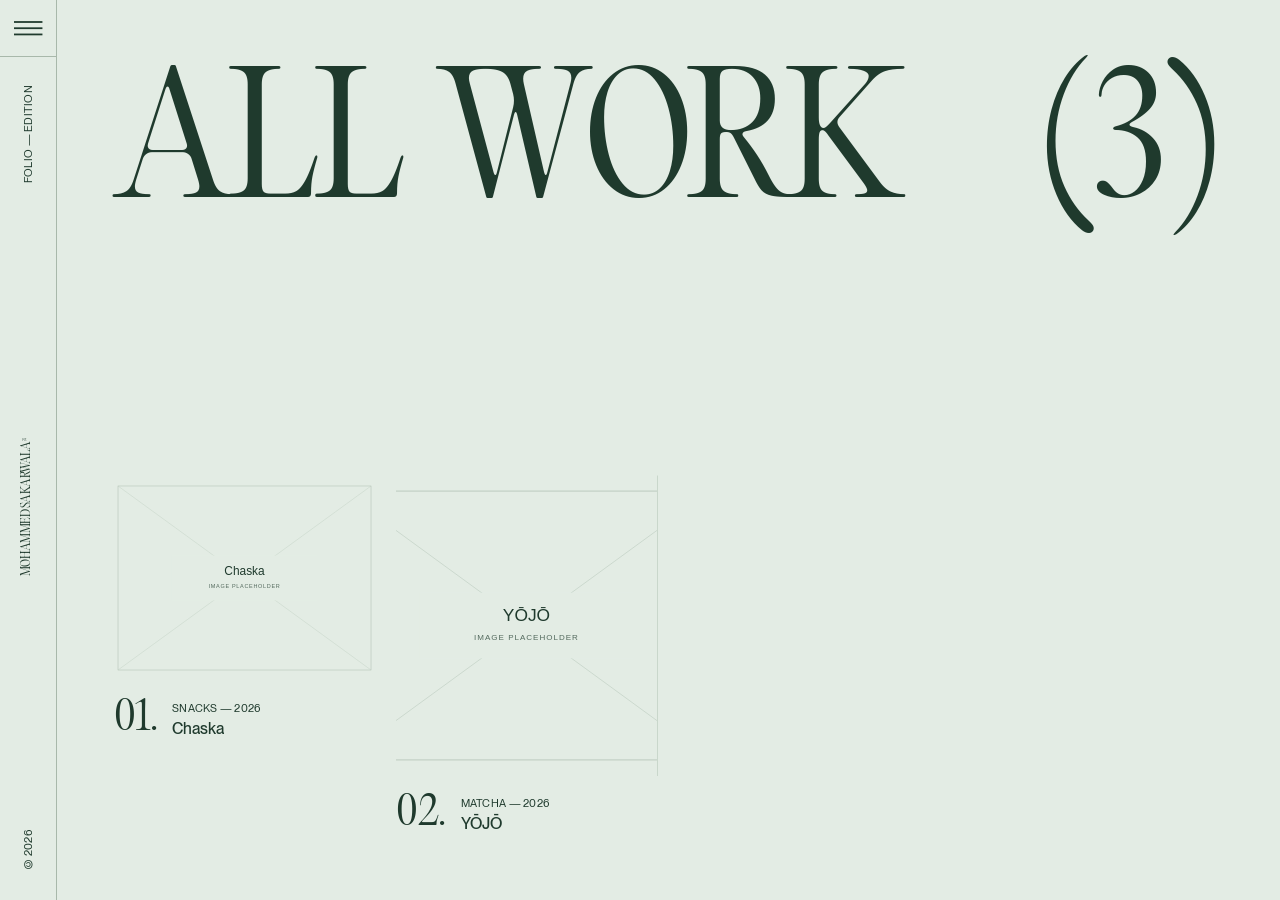
==== works/index.html @ a00184fe "Polish portfolio and configure GitHub Pages" ====
<!doctype html>
<html lang="en"><head><meta charset="utf-8"><meta name="viewport" content="width=device-width,initial-scale=1"><meta name="theme-color" content="#142f24"><meta name="description" content="Selected work by Mohammed Sakarwala: Chaska, YŌJŌ, and OM Notes."><title>Works — Mohammed Sakarwala</title><script>document.documentElement.classList.add('works-js')</script><link rel="stylesheet" href="/assets/site.css?v=20261117d"><link rel="stylesheet" href="/assets/works.css?v=20261117c"><script src="/assets/site.js?v=20261107l" defer></script><link rel="stylesheet" href="/assets/notes-platform.css?v=20261117c"></head>
<body><a class="skip" href="#main">Skip to content</a>
  <header class="site-rail site-rail--light" aria-label="Global site header"><a class="rail-mark" href="/" aria-label="Back to home">MS<sup>TM</sup></a><button class="rail-menu" type="button" aria-label="Open menu" aria-controls="site-menu" aria-expanded="false"><svg class="rail-menu__icon" viewBox="0 0 32 32" fill="none" xmlns="http://www.w3.org/2000/svg" aria-hidden="true"><rect y="15" width="32" height="2" fill="currentColor"></rect><rect data-menu-icon-bar="lower" x="0" y="22" width="32" height="2" fill="currentColor"></rect><rect data-menu-icon-bar="upper" x="0" y="8" width="32" height="2" fill="currentColor"></rect></svg></button><div class="rail-desktop"><span class="rail-edition">Folio — edition</span><a class="rail-name" href="/" aria-label="Back to home">Mohammed Sakarwala</a><span class="rail-year">© 2026</span></div></header>
  <nav class="menu-overlay" id="site-menu" aria-label="Site navigation" aria-hidden="true"><div class="menu-head"><span class="eyebrow">Mohammed Sakarwala — Folio</span></div><div class="menu-links"><a href="/"><span>01.</span>Home</a><a href="/about/"><span>02.</span>About</a><a href="/works/"><span>03.</span>Works</a><a href="/#contact"><span>04.</span>Contact</a></div><div class="menu-foot"><span>Bengaluru, India</span><a href="https://www.linkedin.com/in/mohammed-sakarwala-825a503b8/" target="_blank" rel="noopener noreferrer">LinkedIn ↗</a></div></nav>
  <main class="page works-page" id="main">
    <section class="works-all" aria-label="All work" data-header-bg="#e3ece4" data-header-text="#1f3a2d" data-header-border="#a8b8aa">
      <header class="works-all__head"><h1 class="works-all__title">All work</h1><p class="works-all__count" aria-label="3 projects">(3)</p></header>
      <div class="works-all__viewport" data-works-viewport><div class="works-all__track" role="list" aria-label="Project gallery">
        <article class="works-all__card works-all__card--chaska" role="listitem"><a href="/works/chaska/" data-works-open="chaska" aria-label="View Chaska project"><span class="works-all__media"><img src="/assets/chaska-placeholder.svg" width="1536" height="1024" alt="Chaska image placeholder"></span></a><div class="works-all__caption"><span class="works-all__number">01.</span><div><span class="works-all__category">Snacks — 2026</span><h2>Chaska</h2></div></div></article>
        <article class="works-all__card works-all__card--yojo" role="listitem"><a href="/works/yojo/" data-works-open="yojo" aria-label="View YŌJŌ project"><span class="works-all__media"><img src="/assets/yojo-placeholder.svg" width="1536" height="1024" alt="YŌJŌ image placeholder"></span></a><div class="works-all__caption"><span class="works-all__number">02.</span><div><span class="works-all__category">Matcha — 2026</span><h2>YŌJŌ</h2></div></div></article>
        <article class="works-all__card works-all__card--notes" role="listitem"><a href="/works/notes-platform/" data-works-open="notes" aria-label="View OM Notes Digital Study Platform project"><span class="works-all__media"><img src="/assets/om-notes-project.png" width="1024" height="1024" alt="OM Notes project visual"></span></a><div class="works-all__caption"><span class="works-all__number">03.</span><div><span class="works-all__category">Office Management — 2026</span><h2>OM Notes — Digital Study Platform</h2></div></div></article>
      </div></div>
    </section>
<section class="project-overlay" data-project-overlay="chaska" role="dialog" aria-modal="true" aria-label="Chaska" hidden>
<div class="project-overlay__backdrop" aria-hidden="true"></div>
<button class="project-overlay__close" type="button" data-project-close>← Back to work</button>
<div class="project-overlay__copy"><div class="case-hero__content"><h1 class="serif">Chaska</h1><div class="case-intro"><span class="eyebrow">Overview</span><p>A student-built snacks brand. As CTO and co-founder, I work on the technology and systems that help turn the brand into a real business.</p></div><div class="case-facts"><div><span>Year</span><span>2026 — now</span></div><div><span>Role</span><span>CTO and co-founder</span></div><div><span>Scope</span><span>Website, Shopify integration, AI and operating systems</span></div><div><span>Live site</span><a href="https://snackchaska.shop/" target="_blank" rel="noopener noreferrer">Visit Chaska ↗</a></div></div></div><section class="section case-body" data-header-bg="#eff3ee" data-header-text="#1f3a2d" data-header-border="#a8b8aa"><div class="wrap chapter"><div class="chapter-label"><span>The project</span>Chaska</div><div><p class="section-lead" data-reveal">For Chaska, the website had to do more than look like a brand. It had to help people discover and buy the product.</p><div class="case-body__grid" data-reveal><h2>From domain to checkout.</h2><div><p>I built the Chaska website from domain setup through Shopify payment integration with help from one teammate. The work includes the surrounding setup a young brand needs to be visible and measurable online.</p><p>I also work across AI tools, data, Meta Ads Manager and pixels, and the operating systems behind the team’s execution. Those pieces keep changing as we learn what the business actually needs.</p><p>This is ongoing work. I’ll add verified outcomes and a closer look at the implementation as the venture develops.</p></div></div><figure class="case-media"><img src="/assets/chaska-placeholder.svg" width="1122" height="1402" alt="Chaska image placeholder" loading="lazy"><figcaption>Chaska imagery will be added here.</figcaption></figure></div></div></section></div>
<div class="project-overlay__visual"><img src="/assets/chaska-placeholder.svg" width="1122" height="1402" alt="Chaska image placeholder"></div>
</section>
<section class="project-overlay" data-project-overlay="yojo" role="dialog" aria-modal="true" aria-label="YŌJŌ" hidden>
<div class="project-overlay__backdrop" aria-hidden="true"></div>
<button class="project-overlay__close" type="button" data-project-close>← Back to work</button>
<div class="project-overlay__copy"><div class="case-hero__content"><h1 class="serif">YŌJŌ</h1><div class="case-intro"><span class="eyebrow">Overview</span><p>An earlier exploration of how matcha could feel more accessible in India, expressed through a brand identity and digital experience.</p></div><div class="case-facts"><div><span>Year</span><span>2026</span></div><div><span>Status</span><span>Past project · concept archive</span></div><div><span>Scope</span><span>Brand direction, product exploration, website</span></div><div><span>Site</span><a href="/yojo-concept/" target="_blank" rel="noopener noreferrer">Explore the concept ↗</a></div></div></div><section class="section case-body" data-header-bg="#eff3ee" data-header-text="#1f3a2d" data-header-border="#a8b8aa"><div class="wrap chapter"><div class="chapter-label"><span>The project</span>YŌJŌ</div><div><p class="section-lead" data-reveal">We explored YŌJŌ before moving on to Chaska. The work remains a useful record of an idea taken far enough to design and test its story.</p><div class="case-body__grid" data-reveal><h2>A brand for an everyday cup.</h2><div><p>YŌJŌ started as a matcha-focused drinks idea. We explored what a more approachable brand could look and sound like, along with flavour directions and a website to bring the idea together.</p><p>Our team later changed direction for the venture we were building at Mesa. That was a decision about our own constraints and audience, not a claim that matcha cannot work in India.</p><p>The linked site presents the visual and product concept as an archive. It does not take orders or enquiries.</p></div></div><figure class="case-media" style="background:#d3e0d4"><img src="/assets/yojo-placeholder.svg" width="1536" height="1024" alt="YŌJŌ image placeholder" loading="lazy"><figcaption>YŌJŌ imagery will be added here.</figcaption></figure></div></div></section></div>
<div class="project-overlay__visual"><img src="/assets/yojo-placeholder.svg" width="1536" height="1024" alt="YŌJŌ image placeholder"></div>
</section>
<section class="project-overlay" data-project-overlay="notes" role="dialog" aria-modal="true" aria-label="OM Notes — Digital Study Platform" hidden>
<div class="project-overlay__backdrop" aria-hidden="true"></div>
<button class="project-overlay__close" type="button" data-project-close>← Back to work</button>
<div class="project-overlay__copy"><div class="case-hero__content"><h1 class="serif">OM Notes<span class="case-hero__subtitle">Digital Study Platform</span></h1><div class="case-intro"><span class="eyebrow">Overview</span><p>A digital study platform providing educational material for the subject of Office Management. Students can explore OM-1 and OM-2 resources, purchase access, and study through a mobile-friendly reader.</p></div><div class="case-facts"><div><span>Year</span><span>2026</span></div><div><span>Role</span><span>Solo build</span></div><div><span>Stack</span><span>Supabase · Razorpay · Cloudflare Pages</span></div><div><span>Website</span><a href="https://om-notes.pages.dev/" target="_blank" rel="noopener noreferrer">Visit OM Notes ↗</a></div></div></div><section class="section case-body" data-header-bg="#eff3ee" data-header-text="#1f3a2d" data-header-border="#a8b8aa"><div class="wrap chapter"><div class="chapter-label"><span>The project</span>OM Notes</div><div>
      <p class="section-lead" data-reveal>OM Notes brings educational material for Office Management into one place, including OM-1 and OM-2 study resources and past papers, with a reader designed for students on mobile and desktop.</p>
      <div class="case-body__grid" data-reveal>
        <h2>From landing page to live checkout.</h2>
        <div>
          <p>I built the landing page, Google sign-in, Razorpay checkout, and account experience. Supabase handles authentication, payment-related functions, and access checks; Cloudflare Pages hosts the site.</p>
          <p>A central challenge was making a long set of notes usable on phones while keeping the original document in private storage. The reader loads prepared pages as they are needed, with navigation and zoom controls.</p>
        </div>
      </div>

      <div class="notes-tech-grid" data-reveal>
        <div class="notes-tech-item">
          <span class="notes-tech-item__number serif">01</span>
          <h3>A protected reader</h3>
          <p>The current reader displays prepared page images and overlays account information as a deterrent to casual sharing. Authorized viewers can still save or capture what they see, so the design does not promise to prevent copying.</p>
        </div>
        <div class="notes-tech-item">
          <span class="notes-tech-item__number serif">02</span>
          <h3>Private source files</h3>
          <p>The original PDF stays in private storage. Authenticated requests retrieve individual prepared pages through an Edge Function, rather than sending the original PDF or a storage signing key to the browser.</p>
        </div>
        <div class="notes-tech-item">
          <span class="notes-tech-item__number serif">03</span>
          <h3>Edge Function security pattern</h3>
          <p>Supabase Edge Functions handle operations such as checking entitlement and processing payment events. A page request checks the signed-in account and paid access before returning content; the service role key stays server-side.</p>
        </div>
        <div class="notes-tech-item">
          <span class="notes-tech-item__number serif">04</span>
          <h3>A reader for long notes</h3>
          <p>The current prepared notes contain 164 pages. The reader loads pages around the viewport on demand, with page navigation and zoom for desktop and mobile.</p>
        </div>
      </div>

      <figure class="case-media notes-case-media">
        <div class="notes-architecture" aria-label="System architecture overview">
          <div class="notes-arch-row notes-arch-row--top">
            <div class="notes-arch-node">Landing page<span>Cloudflare Pages</span></div>
            <div class="notes-arch-arrow">→</div>
            <div class="notes-arch-node">Google OAuth<span>Supabase Auth</span></div>
            <div class="notes-arch-arrow">→</div>
            <div class="notes-arch-node">Razorpay checkout<span>Online payment</span></div>
          </div>
          <div class="notes-arch-divider" aria-hidden="true">↓ on payment.captured</div>
          <div class="notes-arch-row notes-arch-row--bottom">
            <div class="notes-arch-node notes-arch-node--highlight">Edge Function<span>Validates webhook · grants access</span></div>
            <div class="notes-arch-arrow">→</div>
            <div class="notes-arch-node notes-arch-node--highlight">Edge Function<span>Checks access · serves pages</span></div>
            <div class="notes-arch-arrow">→</div>
            <div class="notes-arch-node">Notes reader<span>Prepared pages · lazy loading</span></div>
          </div>
        </div>
        <figcaption>System architecture. The service role key stays server-side throughout.</figcaption>
      </figure>

      <div class="notes-callout" data-reveal>
        <p class="notes-callout__label eyebrow">The approach</p>
        <p class="notes-callout__text">Keep privileged operations server-side, check access on each page request, and make a long document practical to read on a phone.</p>
      </div>
    </div></div></section></div>
<div class="project-overlay__visual"><img src="/assets/om-notes-project.png" width="1024" height="1024" alt="OM Notes website artwork for HSC Board Office Management"></div>
</section>
  </main>
</body></html>
---- assets/site.css ----
@font-face{font-family:'PPEditorialOld';src:url('/fonts/PPEditorialOld-Light.woff2') format('woff2'),url('/fonts/PPEditorialOld-Light.woff') format('woff');font-style:normal;font-weight:300;font-display:swap}
@font-face{font-family:'PPNeueMontreal';src:url('/fonts/PPNeueMontreal-Regular.woff2') format('woff2'),url('/fonts/PPNeueMontreal-Regular.woff') format('woff');font-style:normal;font-weight:400;font-display:swap}
@font-face{font-family:'PPNeueMontreal';src:url('/fonts/PPNeueMontreal-Medium.woff2') format('woff2'),url('/fonts/PPNeueMontreal-Medium.woff') format('woff');font-style:normal;font-weight:500;font-display:swap}
@font-face{font-family:CormorantGaramond;src:url('/assets/CormorantGaramond-latin-wght.woff2') format('woff2');font-style:normal;font-weight:300 700;font-display:swap}
@font-face{font-family:Manrope;src:url('/assets/Manrope-var-latin.woff2') format('woff2');font-display:swap}
:root{--ink:#203a2f;--charcoal:#234636;--paper:#eff3ee;--cream:#f4f8f3;--muted:#586d60;--forest-deep:#142f24;--sage:#a8beae;--sage-mid:#54705f;--rule:rgba(32,58,47,.22);--rail:calc(16 * var(--spacing));--serif:'PPEditorialOld',CormorantGaramond,Georgia,serif;--sans:'PPNeueMontreal',Manrope,Arial,sans-serif;--scale:calc(100vw / 39);--spacing:calc(.4 * var(--scale))}
@media(min-width:768px){:root{--scale:calc(100vw / 144);--vg:calc(4.8 * var(--scale));--list-fs:calc(6.4 * var(--scale));--display-fs:calc(3.2 * var(--scale));--cta-fs:calc(2.3 * var(--scale))}}
*,*::before,*::after{box-sizing:border-box}
html{scroll-behavior:smooth;scroll-padding-top:24px;overscroll-behavior:none}
body{margin:0;background:var(--paper);color:var(--ink);font-family:var(--sans);font-size:16px;line-height:1.5;-webkit-font-smoothing:antialiased;overscroll-behavior:none}
body.is-loading{overflow:hidden}
a{color:inherit}
::selection{background:#c1d0c3;color:var(--ink)}
img{max-width:100%;display:block}
button{font:inherit}
:focus-visible{outline:2px solid currentColor;outline-offset:5px}
.skip{position:fixed;left:75px;top:-80px;background:var(--cream);padding:10px 18px;z-index:120}
.skip:focus{top:12px}
#main,#contact{scroll-margin-top:var(--mobile-nav-height,0px)}
.site-rail{--rail-bg:var(--charcoal);--rail-text:#edf5ee;--rail-border:#54705f;position:fixed;inset:0 auto 0 0;width:var(--rail);z-index:110;display:flex;flex-direction:column;align-items:center;justify-content:flex-start;border-right:1px solid var(--rail-border);background:var(--rail-bg);color:var(--rail-text);transition:background-color .5s ease-out,color .5s ease-out,border-color .5s ease-out}
html:not(.has-seen-intro) body.is-loading .site-rail{background:#11271e}
.site-rail--light{--rail-bg:var(--paper);--rail-text:var(--ink);--rail-border:#a8b8aa}
.rail-scroll-progress{position:absolute;pointer-events:none;z-index:2;top:0;left:0;width:calc(.3 * var(--scale));height:100%;background:#8ba28f;transform:scaleY(0);transform-origin:top;will-change:transform}
.rail-mark{display:none}
.rail-menu{width:100%;height:calc(16 * var(--spacing));padding:0;border:0;border-bottom:1px solid var(--rail-border);background:none;color:inherit;cursor:pointer;display:flex;align-items:center;justify-content:center;outline:none;transition:border-color .5s ease-out,opacity .2s ease-out}
.rail-menu:enabled:hover{opacity:.8}
.rail-menu:disabled{cursor:default;pointer-events:none}
.rail-menu__icon{display:block;width:calc(8 * var(--spacing));height:calc(8 * var(--spacing));overflow:visible}
.rail-menu [data-menu-icon-bar]{will-change:width,x}
body.menu-open .site-rail{background:var(--charcoal);color:#edf5ee;border-color:#54705f}
body.menu-open .rail-menu{border-bottom-color:#54705f}
.rail-desktop{display:flex;flex:1;min-height:0;width:100%;flex-direction:column;align-items:center;justify-content:space-between;padding:calc(8 * var(--spacing)) 0}
.rail-edition,.rail-name,.rail-year{font-family:var(--serif);font-size:11px;line-height:1;white-space:nowrap}
.rail-name{text-decoration:none}
.rail-edition,.rail-name{writing-mode:vertical-rl;transform:rotate(180deg)}
.rail-edition{font-family:var(--sans);font-size:11px;letter-spacing:.1em;text-transform:uppercase}
.rail-year{writing-mode:vertical-rl;transform:rotate(180deg);margin-bottom:18px}
.has-seen-intro .intro-loader{display:none}
.intro-loader{position:fixed;inset:0;z-index:95;overflow:hidden;background:#11271e;color:var(--cream)}
.intro-loader__reel{--loader-row-h:1.5em;position:absolute;top:clamp(78px,10vh,150px);left:calc(var(--rail) + clamp(22px,5vw,76px));height:var(--loader-row-h);padding-right:.12em;overflow:hidden;font:300 clamp(96px,12.5vw,210px)/var(--loader-row-h) var(--serif);letter-spacing:-.06em;font-variant-numeric:lining-nums tabular-nums}
.intro-loader__content{position:absolute;inset:0;will-change:transform}
.intro-loader__number{display:flex;align-items:center;height:var(--loader-row-h)}
.intro-loader__prefix{display:flex;align-items:center;height:var(--loader-row-h)}
.intro-loader__digit-shell{display:flex;align-items:center;justify-content:center;height:var(--loader-row-h);padding-right:.1em;margin-right:-.1em;overflow:hidden}
.intro-loader__digit{display:block;line-height:inherit;transform:translateY(115%);}
.intro-loader.is-started .intro-loader__digit{animation:loader-number-in 1.7s cubic-bezier(.76,0,.24,1) both}
.intro-loader__prefix .intro-loader__digit-shell:nth-child(2) .intro-loader__digit{animation-delay:.07s}
.intro-loader__first-year .intro-loader__digit-shell:nth-child(1) .intro-loader__digit{animation-delay:.14s}
.intro-loader__first-year .intro-loader__digit-shell:nth-child(2) .intro-loader__digit{animation-delay:.21s}
.intro-loader__digits{height:var(--loader-row-h);padding-right:.12em;overflow:hidden;display:flex;flex-direction:column;justify-content:flex-start}
.intro-loader__years{will-change:transform}
.intro-loader__years span{display:flex;align-items:center;justify-content:flex-start;height:var(--loader-row-h);line-height:var(--loader-row-h);white-space:nowrap}
.intro-loader__years .intro-loader__first-year{display:flex;align-items:center;height:var(--loader-row-h)}
.intro-loader__caption{position:absolute;right:clamp(22px,5vw,76px);bottom:25px;margin:0;font-size:clamp(16px,1.25vw,20px);line-height:1.4;letter-spacing:-.02em}
.intro-loader__caption-clip{display:block;overflow:hidden;padding-block:.25em;margin-block:-.25em}
.intro-loader__caption-clip>span{display:block}
.intro-loader__progress{position:absolute;inset:0;z-index:2;width:100%;height:100%;background:var(--charcoal);transform:translate3d(0,calc(100% - 8px),0) scaleX(0);transform-origin:left bottom;will-change:transform}
body.is-loading .hero .hero__line>span{transform:translateY(110%)}
body.is-loading .hero__descriptor-line-text{transform:translateY(110%)}
body.is-loading .hero__bottom>*{opacity:0;transform:translateY(70px)}
body.is-ready .hero .hero__line>span{animation:hero-line-rise 1.7s 0s cubic-bezier(.19,1,.22,1) both}
body.is-ready .hero .hero__line:nth-child(2)>span{animation-delay:.2s}
body.is-ready .hero__descriptor:not(.is-settled) .hero__descriptor-line-text{animation:text-line-rise 1.46s calc(.45s + var(--line-delay)) cubic-bezier(.215,.61,.355,1) both}
.hero__descriptor.is-settled .hero__descriptor-line-text{animation:none!important;transform:none!important}
body.is-ready .hero__bottom>*{animation:hero-enter 1.3s .66s cubic-bezier(.19,1,.22,1) both}
body.is-ready .hero__bottom>*:nth-child(2){animation-delay:.78s}
body.is-ready .hero__bottom>*:nth-child(3){animation-delay:.9s}
body.is-returning .hero .hero__line>span,body.is-returning .hero__descriptor-line-text,body.is-returning .hero__bottom>*{animation:none!important;transform:none!important;opacity:1!important}
.page{margin-left:var(--rail);min-width:0}
.wrap{width:min(calc(100% - 112px),1340px);margin-inline:auto}
.serif,.editorial-display{font-family:var(--serif);font-weight:300;letter-spacing:-.02em;line-height:1.02;font-feature-settings:"liga" 1,"dlig" 0;font-variant-ligatures:common-ligatures no-discretionary-ligatures}
.menu-overlay{position:fixed;inset:0 0 0 var(--rail);z-index:90;background:#1f3a2d;color:var(--cream);padding:clamp(30px,5vw,76px);display:flex;flex-direction:column;justify-content:space-between;visibility:hidden;clip-path:inset(0 100% 0 0);transition:clip-path .88s cubic-bezier(.76,0,.24,1),visibility 0s .88s}
.menu-overlay.is-open{visibility:visible;clip-path:inset(0 0 0 0);transition:clip-path .88s cubic-bezier(.76,0,.24,1),visibility 0s}
.menu-overlay.is-closing{visibility:visible;clip-path:inset(0 100% 0 0);transition:clip-path .58s .08s cubic-bezier(.76,0,.24,1),visibility 0s .66s}
.menu-head{display:flex;justify-content:space-between;align-items:start;min-height:3rem}
.menu-head .eyebrow{opacity:.65}
.menu-links{display:flex;flex-direction:column;width:100%;margin:auto 0;gap:clamp(14px,2.2vh,28px)}
.menu-links a{display:flex;align-items:baseline;gap:clamp(14px,1.2vw,24px);width:max-content;max-width:100%;color:#a8beae;font-family:var(--serif);font-weight:300;font-size:clamp(3.4rem,6.4vw,6rem);line-height:1.12;text-decoration:none;text-transform:uppercase;letter-spacing:-.015em;font-feature-settings:"liga" 1,"dlig" 0;font-variant-ligatures:common-ligatures no-discretionary-ligatures;transition:color .35s}
.menu-links a[aria-current=page],.menu-links a:hover,.menu-links a:focus-visible{color:var(--cream)}
.menu-link__index{font:500 clamp(12px,1vw,15px)/1 var(--sans);letter-spacing:.04em;flex:none;align-self:baseline;width:clamp(26px,2vw,36px);margin-top:0;opacity:.6}
.menu-link__label-clip{display:block;overflow:hidden;padding:.24em .12em .16em 0;margin:-.24em -.12em -.16em 0}
.menu-link__label{display:block;position:relative;transform:translateY(110%);transition:transform 1s cubic-bezier(.19,1,.22,1)}
.menu-overlay.is-open .menu-link__label{transform:none;transition-delay:calc(.14s + var(--menu-index)*.15s)}
.menu-overlay.is-closing .menu-link__label{transform:translateY(110%);transition-delay:calc((3 - var(--menu-index))*.055s)}
.menu-foot{display:flex;justify-content:space-between;gap:20px;font-size:12px;letter-spacing:.02em;opacity:0;transform:translateY(14px);transition:opacity .55s,transform .55s}
.menu-overlay.is-open .menu-foot{opacity:1;transform:none;transition-delay:.35s}
.menu-overlay.is-closing .menu-foot{opacity:0;transform:translateY(14px);transition-delay:0s}
.menu-foot a{text-decoration:none}
.menu-foot a:hover{text-decoration:underline;text-underline-offset:4px}
.page-dissolve{position:fixed;inset:0;width:100vw;height:100dvh;z-index:130;pointer-events:none}
.hero{height:100svh;min-height:650px;background:var(--charcoal);color:var(--cream);position:relative;overflow:hidden}
.hero__inner{height:100%;padding:clamp(56px,7.5vh,90px) clamp(38px,5vw,84px) clamp(30px,4.5vh,48px);display:flex;flex-direction:column;justify-content:space-between}
.hero__top{display:flex;flex-direction:column;align-items:stretch;gap:22px}
.hero h1{font-size:clamp(3.75rem,6.2vw,8rem);margin:0;text-transform:uppercase;line-height:1.05;letter-spacing:-.015em;font-feature-settings:"liga" 1,"dlig" 0;font-variant-ligatures:common-ligatures no-discretionary-ligatures}
.hero h1 span{display:block}
.hero__line{overflow:hidden;padding-top:.14em;margin-top:-.14em;padding-bottom:.06em}
.hero__descriptor{max-width:440px;margin:0 0 0 auto;font-size:clamp(17px,1.5vw,24px);line-height:1.4;letter-spacing:-.03em}
.hero__descriptor-line{display:block;overflow:hidden;contain:paint}
.hero__descriptor-line-text{display:block;white-space:nowrap;will-change:transform}
.hero__bottom{display:flex;justify-content:space-between;align-items:end;gap:32px;font-size:13px}
.hero__bottom p{margin:0}
.hero__location{font-size:16px;line-height:1.4;color:rgba(247,250,246,.85)}
.hero__location time{font-variant-numeric:tabular-nums}
.hero__scroll{font-family:var(--serif);font-size:27px;text-decoration:none}
.hero__accent{font-size:clamp(90px,20vw,300px);position:absolute;right:-.08em;bottom:-.45em;color:rgba(255,255,255,.025);pointer-events:none}
.section{padding:clamp(92px,10vw,170px) 0}
.chapter{display:grid;grid-template-columns:minmax(150px,.33fr) minmax(0,1fr);gap:clamp(32px,7vw,120px)}
.chapter-label{font-size:11px;text-transform:uppercase;letter-spacing:.11em;padding-top:12px}
.chapter-label span{display:block;margin-bottom:4px}
.section-title{font-size:clamp(4rem,8vw,9rem);margin:0 0 34px}
.section-lead{font-size:clamp(25px,3vw,49px);line-height:1.2;letter-spacing:-.055em;max-width:900px;margin:0}
.section-copy{font-size:17px;line-height:1.7;max-width:660px}
.text-link{display:inline-flex;align-items:center;gap:28px;margin-top:32px;border-bottom:1px solid currentColor;padding-bottom:7px;text-decoration:none;font-size:13px;font-weight:700}
.text-link:hover{gap:38px}
.intro{background:var(--cream)}
.intro__grid{display:grid;grid-template-columns:1fr .8fr;gap:clamp(35px,7vw,110px);align-items:end}
.portrait{aspect-ratio:4/5;object-fit:cover;object-position:center;background:#cbd9cd}
.intro__aside[data-reveal] .portrait,.work-card[data-reveal] .work-card__image img{clip-path:inset(0 100% 0 0);transform:scale(1.08);transition:clip-path 1.1s .15s cubic-bezier(.22,1,.36,1),transform 1.3s .15s cubic-bezier(.22,1,.36,1);will-change:clip-path,transform}
.intro__aside.is-visible .portrait,.work-card.is-visible .work-card__image img{clip-path:inset(0 0 0 0);transform:scale(1)}
.quote{font-family:var(--serif);font-weight:300;font-size:clamp(30px,4vw,58px);line-height:1.15;letter-spacing:-.04em;margin:32px 0 0;max-width:550px}
.intro__aside{align-self:stretch;display:flex;flex-direction:column;justify-content:space-between}
.small-note{font-size:13px;color:var(--muted);max-width:430px}
.work-section{background:var(--paper);overflow:hidden}
.work-head{display:flex;justify-content:space-between;align-items:end;gap:30px}
.work-head .section-title{margin:0}
.work-grid{display:grid;grid-template-columns:repeat(2,minmax(0,1fr));gap:20px;margin-top:54px}
.work-card{display:block;text-decoration:none;min-width:0}
.work-card__image{height:clamp(340px,42vw,600px);position:relative;overflow:hidden;display:grid;place-items:center;background:#e3ece4}
.work-card__image img{max-width:82%;max-height:82%;object-fit:contain;transition:transform .75s cubic-bezier(.22,1,.36,1);will-change:transform}
.work-card:hover img{transform:scale(1.04)}
.work-card.is-visible:hover .work-card__image img{transform:scale(1.04)}
.work-card--chaska .work-card__image{background:#dbe6dc}
.work-card--yojo .work-card__image{background:#d4e1d5}
.work-card--yojo img{max-width:100%;max-height:100%;width:100%;height:100%;object-fit:cover;mix-blend-mode:multiply}
.work-card--notes .work-card__image{background:#e3ece4}
.work-card--notes img{max-width:100%;max-height:100%;width:100%;height:100%;object-fit:cover}
.work-card__meta{display:flex;align-items:baseline;gap:12px;margin-top:14px;font-size:12px}
.work-card__number{font-family:var(--serif);font-size:42px;line-height:1}
.work-card__title{font-size:clamp(22px,2.3vw,34px);font-weight:500;letter-spacing:-.04em;margin:6px 0 0}
.work-card__status{color:var(--muted);margin-left:auto;text-align:right}
.services{background:var(--cream)}
.service-list{margin-top:50px}
.service-row{display:grid;grid-template-columns:60px 1fr 1.2fr;gap:24px;align-items:center;border-top:1px solid var(--rule);padding:28px 0}
.service-row:last-child{border-bottom:1px solid var(--rule)}
.service-row h3{font:300 clamp(25px,3.4vw,50px) var(--serif);letter-spacing:-.05em;margin:0}
.service-row p{margin:0;color:#53695d;max-width:460px}
.experience{background:var(--paper)}
.experience-grid{display:flex;flex-wrap:wrap;gap:8px;margin-top:48px}
.experience-grid span{display:inline-flex;align-items:center;min-height:80px;padding:16px 25px;border:1px solid var(--rule);font-family:var(--serif);font-size:clamp(20px,2.4vw,35px)}
.contact{background:var(--charcoal);color:var(--cream);padding:clamp(100px,14vw,200px) 0 32px}
.contact .chapter-label{opacity:.7}
.contact-title{font-size:clamp(5rem,11vw,14rem);margin:8px 0 40px;max-width:1100px}
.contact-link{font-size:clamp(19px,3vw,38px);text-decoration:none;border-bottom:1px solid currentColor;padding-bottom:8px}
.contact-foot{display:flex;justify-content:space-between;gap:20px;flex-wrap:wrap;border-top:1px solid rgba(255,255,255,.25);padding-top:18px;margin-top:110px;font-size:11px;text-transform:uppercase;letter-spacing:.08em}
.contact-foot a{text-decoration:none}
.page-hero{padding:85px 0 58px;background:var(--paper)}
.page-title{font-size:clamp(5rem,14vw,16rem);margin:0;line-height:.88;text-transform:uppercase}
.page-subtitle{max-width:800px;font-size:clamp(22px,2.5vw,36px);letter-spacing:-.04em;line-height:1.35}
.about-hero{display:grid;grid-template-columns:1fr .7fr;gap:clamp(40px,6vw,100px);align-items:end}
.about-hero img{width:100%;max-height:680px;object-fit:cover;object-position:center 30%}
.about-body{background:var(--cream)}
.timeline-row{display:grid;grid-template-columns:160px 1fr;gap:35px;border-top:1px solid var(--rule);padding:25px 0}
.timeline-row:last-child{border-bottom:1px solid var(--rule)}
.timeline-row p{margin:0;font-size:clamp(20px,2.4vw,33px);letter-spacing:-.04em}
.timeline-row small{display:block;font-size:13px;color:var(--muted);letter-spacing:0;margin-top:5px}
.about-scroll{background:#e3ece4}
html:has(.about-scroll){scrollbar-width:none}
html:has(.about-scroll)::-webkit-scrollbar{display:none}
.about-panel{position:relative;display:flex;flex-direction:column;min-height:100svh;overflow:hidden;padding:0;background:#e3ece4;color:var(--ink)}
.about-panel--hero{display:grid;grid-template-columns:46% minmax(0,1fr);background:#f7faf6}
.about-portrait{position:relative;min-height:100%;overflow:hidden;background:#c1d0c3}
.about-portrait img{width:100%;height:100%;object-fit:cover;object-position:center top}
.about-portrait img,.about-beyond-image img{position:relative;z-index:2;clip-path:inset(0 100% 0 0);transform:translateX(-10%);transition:clip-path .7s .2s cubic-bezier(.22,1,.36,1),transform .7s .2s cubic-bezier(.22,1,.36,1)}
.about-image-wipe{position:absolute;inset:0;z-index:1;background:#c1d0c3;clip-path:inset(0 100% 0 0);transition:clip-path .7s cubic-bezier(.22,1,.36,1)}
.about-portrait.is-visible img,.about-beyond-image.is-visible img{clip-path:inset(0);transform:none}
.about-portrait.is-visible .about-image-wipe,.about-beyond-image.is-visible .about-image-wipe{clip-path:inset(0)}
.about-hero-copy{display:flex;flex-direction:column;justify-content:space-between;gap:calc(4.8 * var(--scale));min-width:0;padding:var(--vg) calc(6.4 * var(--scale))}
.about-display{margin:0;font-size:calc(11.2 * var(--scale));line-height:1;letter-spacing:-.06em;text-transform:uppercase}
.about-name-line{display:block;width:max-content;overflow:hidden;padding:.1em .2em 0;margin:-.1em 0 0 -.2em}
.about-name-line>span{display:block;white-space:nowrap;transform:translateY(102%);transition:transform 1.7s cubic-bezier(.22,1,.36,1)}
.about-name-line:nth-child(2)>span{transition-delay:.2s}
.about-scroll .about-display[data-reveal],.about-scroll .about-panel--journey h2[data-reveal],.about-scroll .about-hero-meta[data-reveal],.about-scroll .about-panel--philosophy blockquote[data-reveal],.about-scroll .journey-table[data-reveal],.about-scroll .about-portrait[data-reveal],.about-scroll .about-beyond-image[data-reveal],.about-scroll .about-panel--beyond>.about-lead[data-reveal],.about-scroll .about-beyond-foot[data-reveal]{opacity:1;transform:none}
.about-display.is-visible .about-name-line>span,.about-panel--journey h2.is-visible .about-name-line>span{transform:none}
.about-hero-meta .story-line{display:block;overflow:hidden;contain:paint}
.about-hero-meta .story-line>span{display:block;transform:translateY(102%);transition:transform 1.7s cubic-bezier(.22,1,.36,1);transition-delay:calc(.7s + var(--story-line-index,0)*.07s)}
.about-hero-meta.is-visible .story-line>span{transform:none}
.about-hero-meta{display:grid;grid-template-columns:calc(15 * var(--scale)) minmax(0,1fr);gap:calc(5 * var(--scale));font:500 var(--cta-fs)/1.3 var(--sans)}
.about-hero-meta p{margin:0}.about-kicker{font:400 clamp(11px, calc(1.1 * var(--scale)), 16px)/1.2 var(--sans);text-transform:uppercase}
.about-panel--intro{justify-content:space-between;gap:calc(4.8 * var(--scale));padding:var(--vg) calc(6.4 * var(--scale)) var(--vg) calc(12.8 * var(--scale))}
.about-lead{max-width:none;margin:0;font:500 var(--display-fs)/1.3 var(--sans);letter-spacing:normal}
.about-columns{display:grid;grid-template-columns:repeat(2,minmax(0,1fr));gap:calc(2.4 * var(--scale));font:400 16px/1.4 var(--sans)}.about-columns p{margin:0}
.about-panel--philosophy{align-items:stretch;justify-content:space-between;gap:0;padding:var(--vg) calc(8 * var(--scale));background:#1f3a2d;color:#f7faf6;text-align:center;text-transform:uppercase}
.about-panel--philosophy .about-kicker{align-self:center}
.about-panel--philosophy blockquote{margin:0;color:#b1c4b5;font:300 calc(9 * var(--scale))/1 var(--serif);letter-spacing:normal}
.about-quote-line{display:block;overflow:hidden}
.about-quote-line>span{display:block;transform:translateY(102%);transition:transform 1.19s cubic-bezier(.22,1,.36,1)}
.about-quote-line:nth-child(2)>span{transition-delay:.07s}
.about-panel--philosophy blockquote.is-visible .about-quote-line>span{transform:none}
.about-panel--journey{display:grid;grid-template-columns:1fr 1fr;grid-template-rows:1fr auto;gap:0;padding:var(--vg) calc(6.4 * var(--scale)) var(--vg) calc(12.8 * var(--scale));background:#1f3a2d;color:#f7faf6}
.about-panel--journey h2{margin:0;font-size:calc(12.8 * var(--scale));line-height:1;text-transform:uppercase}.journey-note{align-self:start;justify-self:end;max-width:calc(29.5 * var(--scale));margin:0;font:400 clamp(11px, calc(1.1 * var(--scale)), 16px)/1.3 var(--sans);text-transform:uppercase}.journey-table{grid-column:1/-1}.journey-table>div{display:grid;grid-template-columns:1fr 1fr 1fr;gap:calc(2.4 * var(--scale));align-items:center;border-bottom:1px solid #5a7162;padding:calc(2 * var(--scale)) 0;font:400 16px/1.2 var(--sans)}.journey-table strong{font:300 calc(3.2 * var(--scale))/1.2 var(--serif);text-transform:uppercase}.journey-table span:last-child{text-align:right}
.journey-table>div{position:relative;overflow:hidden;border-bottom:0;--row-index:0}
.journey-table>div:nth-child(2){--row-index:1}.journey-table>div:nth-child(3){--row-index:2}.journey-table>div:nth-child(4){--row-index:3}
.journey-table>div::after{content:'';position:absolute;inset:auto 0 0;height:1px;background:#5a7162;transform:scaleX(0);transform-origin:left;transition:transform 1s cubic-bezier(.22,1,.36,1);transition-delay:calc(.4s + var(--row-index)*.13s)}
.journey-table strong,.journey-table>div>span{display:block;transform:translateY(110%);transition:transform 1.02s cubic-bezier(.22,1,.36,1);transition-delay:calc(var(--row-index)*.13s)}
.journey-table>div>span:nth-child(2){transition-delay:calc(.07s + var(--row-index)*.13s)}.journey-table>div>span:nth-child(3){transition-delay:calc(.14s + var(--row-index)*.13s)}
.journey-table.is-visible strong,.journey-table.is-visible>div>span{transform:none}.journey-table.is-visible>div::after{transform:scaleX(1)}
.about-panel--beyond{display:grid;grid-template-columns:1fr 1fr;grid-template-rows:1fr auto;gap:0;background:#e3ece4}.about-beyond-image{position:relative;grid-row:1/-1;overflow:hidden;background:#c1d0c3}.about-beyond-image img{width:100%;height:100%;object-fit:cover;object-position:center}.about-panel--beyond>.about-lead{align-self:start;padding:var(--vg) calc(6.4 * var(--scale));max-width:none;clip-path:inset(0 0 100% 0);transition:clip-path 1.7s cubic-bezier(.22,1,.36,1)}.about-panel--beyond>.about-lead.is-visible{clip-path:inset(0)}.about-panel--beyond>.about-lead span{color:rgba(31,58,45,.35);transition:color .35s}.about-panel--beyond>.about-lead span:hover,.about-panel--beyond>.about-lead span:focus-visible{color:var(--ink)}.about-beyond-foot{display:flex;justify-content:space-between;gap:30px;align-self:end;overflow:hidden;padding:0 calc(6.4 * var(--scale)) var(--vg);font:400 16px/1.4 var(--sans)}.about-beyond-foot p{margin:0;transform:translateY(102%);transition:transform 1.7s cubic-bezier(.22,1,.36,1)}.about-beyond-foot p:first-child{transition-delay:.4s}.about-beyond-foot p:last-child{transition-delay:.8s}.about-beyond-foot.is-visible p{transform:none}.about-beyond-foot a{text-underline-offset:5px}
.about-interest-preview{position:absolute;left:67.73%;top:40.67%;width:13.68%;aspect-ratio:189/251;color:#a8b8aa;pointer-events:none}.about-interest-preview svg{display:block;width:100%;height:100%}
.works-page{margin-left:0;background:#e3ece4;color:#1f3a2d}
.works-all{position:relative;min-height:100svh;overflow:hidden}
.works-all__head{display:flex;justify-content:space-between;gap:20px;padding:calc(4.8 * var(--scale)) calc(6.4 * var(--scale)) 0;align-items:start}
.works-all__title,.works-all__count{margin:0;font:300 calc(12.8 * var(--scale))/1 var(--serif);text-transform:uppercase;white-space:nowrap}
.works-all__title{letter-spacing:normal}
.works-all__viewport{scrollbar-width:none}
.works-all__viewport::-webkit-scrollbar{display:none}
.works-all__track{display:flex;align-items:start;gap:calc(2.4 * var(--scale));width:max-content;padding-left:calc(6.4 * var(--scale));padding-right:calc(6.4 * var(--scale))}
.works-all__card{flex:none;width:calc(29.4 * var(--scale));min-width:0}
.works-all__card a{display:block;text-decoration:none;overflow:hidden}
.works-all__media{display:block;position:relative;overflow:hidden;background:#c1d0c3;aspect-ratio:294/232}
.works-all__card--yojo .works-all__media{aspect-ratio:294/338}
.works-all__media::after{content:'';position:absolute;inset:0;z-index:0;background:#c1d0c3;clip-path:inset(0 100% 0 0);pointer-events:none}
.works-all__media img{display:block;position:relative;z-index:1;width:100%;height:100%;object-fit:cover}
.works-js .works-all__media img{clip-path:inset(0 100% 0 0);transform:translateX(-10%)}
.works-all__card--chaska .works-all__media{background:#cbdacf}
.works-all__card--yojo .works-all__media img{object-position:center}
.works-all__caption{display:flex;align-items:start;gap:calc(1.6 * var(--scale));margin-top:calc(1.2 * var(--scale))}
.works-all__number{font:300 calc(4.5 * var(--scale))/1.2 var(--serif)}
.works-all__caption>div{display:flex;flex-direction:column;gap:calc(.4 * var(--scale));padding-top:calc(.8 * var(--scale));min-width:0}
.works-all__category{font:400 clamp(11px, calc(1.1 * var(--scale)), 16px)/1.3 var(--sans);text-transform:uppercase}
.works-all__caption h2{margin:0;font:500 max(14px,calc(1.6 * var(--scale)))/1.2 var(--sans)}
.works-all__title,.works-all__count,.works-all__number,.works-all__category,.works-all__caption h2{overflow:hidden}
.works-js .works-all__title,.works-js .works-all__count,.works-js .works-all__number,.works-js .works-all__category,.works-js .works-all__caption h2{opacity:0;transform:translateY(.35em);clip-path:inset(0 0 100% 0)}
.works-js .works-all__card.is-revealed .works-all__media::after{animation:works-wipe .9s ease-out both}
.works-js .works-all__card.is-revealed .works-all__media img{animation:works-image .7s .2s cubic-bezier(.22,1,.36,1) both}
.works-js .works-all__card.is-revealed .works-all__number,.works-js .works-all__card.is-revealed .works-all__category,.works-js .works-all__card.is-revealed h2{animation:works-text .9s cubic-bezier(.22,1,.36,1) both}
.works-js .works-all__card.is-revealed .works-all__category{animation-delay:.05s}
.works-js .works-all__card.is-revealed h2{animation-delay:.1s}
.works-js .works-page.is-ready .works-all__title{animation:works-text .9s .45s cubic-bezier(.22,1,.36,1) both}
.works-js .works-page.is-ready .works-all__count{animation:works-text .9s 1s cubic-bezier(.22,1,.36,1) both}
@keyframes works-text{to{opacity:1;transform:none;clip-path:inset(0)}}
@keyframes works-image{to{clip-path:inset(0);transform:none}}
@keyframes works-wipe{0%{clip-path:inset(0 100% 0 0);opacity:1}78%{clip-path:inset(0);opacity:1}100%{clip-path:inset(0);opacity:0}}
@media(min-width:768px){.works-all{height:100dvh;min-height:0}.works-all__head{position:absolute;z-index:2;top:0;left:0;right:0;padding-left:calc(12.8 * var(--scale))}.works-all__viewport{position:absolute;inset:auto 0 calc(4.8 * var(--scale));overflow-x:auto;overflow-y:hidden}.works-all__track{padding-left:calc(12.8 * var(--scale))}.works-all__card:hover .works-all__media img{scale:1.035;transition:scale .45s cubic-bezier(.22,1,.36,1)}}
@media(max-width:767px){.works-all{overflow:visible}.works-all__head{justify-content:flex-start;padding:calc(9.6 * var(--scale)) calc(2 * var(--scale)) 0;gap:4px}.works-all__title{font-size:calc(5.4 * var(--scale))}.works-all__count{font-size:calc(3.5 * var(--scale))}.works-all__viewport{margin-top:calc(4.8 * var(--scale));overflow:visible}.works-all__track{display:flex;flex-direction:column;gap:calc(2.4 * var(--scale));width:100%;padding:0 calc(2 * var(--scale)) calc(5.6 * var(--scale))}.works-all__card{width:100%}.works-all__media{aspect-ratio:350/276}.works-all__card--yojo .works-all__media{aspect-ratio:350/403}.works-all__caption{gap:calc(1.6 * var(--scale))}.works-all__number{font-size:calc(5.4 * var(--scale));line-height:1}.works-all__caption>div{padding-top:0}.works-all__category{font-size:clamp(11px, calc(1.1 * var(--scale)), 16px)}.works-all__caption h2{font-size:24px}}
@media(prefers-reduced-motion:reduce){.works-js .works-all__title,.works-js .works-all__count,.works-js .works-all__number,.works-js .works-all__category,.works-js .works-all__caption h2{opacity:1;transform:none;clip-path:none}.works-js .works-all__media img{clip-path:none;transform:none}.works-js .works-all__media::after{display:none}}
.works-detail[hidden]{display:none!important}
.works-detail{position:fixed;inset:0;z-index:80;display:grid;grid-template-columns:1fr 1fr;overflow-y:auto;overscroll-behavior:contain;background:#f7faf6;color:#1f3a2d;opacity:0;transition:opacity .55s ease-out}
.works-detail.is-open{opacity:1}
.works-detail__copy{min-height:100dvh;display:flex;flex-direction:column;justify-content:space-between;gap:40px;padding:var(--vg) calc(6.4 * var(--scale)) var(--vg) calc(12.8 * var(--scale))}
.works-detail__back{align-self:start;padding:0;border:0;background:none;color:inherit;cursor:pointer;font-size:16px}
.works-detail__copy h2{margin:0 0 auto;font:300 calc(9 * var(--scale))/1 var(--serif);text-transform:uppercase;overflow-wrap:anywhere}
.works-detail__facts{display:flex;flex-direction:column;gap:30px}
.works-detail__facts>div{display:grid;grid-template-columns:calc(18.8 * var(--scale)) 1fr;gap:calc(2.4 * var(--scale));align-items:start}
.works-detail__facts>div>span,.works-detail__next>span{font:400 clamp(11px, calc(1.1 * var(--scale)), 16px)/1.4 var(--sans);text-transform:uppercase}
.works-detail__facts p{margin:0;font-size:16px;line-height:1.4}
.works-detail__facts dl{margin:0}
.works-detail__facts dl>div{display:grid;grid-template-columns:1fr 1fr;gap:15px;border-top:1px solid #a8b8aa;padding:10px 0;font-size:16px}
.works-detail__facts dt,.works-detail__facts dd{margin:0}
.works-detail__facts a{text-underline-offset:4px}
.works-detail__next{display:grid;grid-template-columns:calc(18.8 * var(--scale)) 1fr;gap:calc(2.4 * var(--scale));align-items:start}
.works-detail__next button{padding:0;border:0;background:none;color:inherit;text-align:left;font:500 calc(4.5 * var(--scale))/1.2 var(--sans);cursor:pointer}
.works-detail__gallery{display:flex;flex-direction:column;gap:24px;align-self:start;min-height:100dvh;overflow:hidden}
.works-detail__gallery img{display:block;width:100%;height:auto;min-height:100dvh;object-fit:cover}
.works-detail.is-opening .works-detail__copy>*{animation:works-detail-text .86s cubic-bezier(.22,1,.36,1) both}
.works-detail.is-opening .works-detail__copy>*:nth-child(1){animation-delay:.62s}.works-detail.is-opening .works-detail__copy>*:nth-child(2){animation-delay:.7s}.works-detail.is-opening .works-detail__copy>*:nth-child(3){animation-delay:.78s}.works-detail.is-opening .works-detail__copy>*:nth-child(4){animation-delay:.86s}
.works-detail.is-opening .works-detail__gallery img:not(:first-child){animation:works-detail-text .5s 1.24s ease-out both}
@keyframes works-detail-text{from{opacity:0;transform:translateY(25px)}to{opacity:1;transform:none}}
@media(max-width:767px){.works-detail{display:block}.works-detail__copy{min-height:0;gap:40px;padding:calc(9.6 * var(--scale)) calc(2 * var(--scale)) calc(5.6 * var(--scale))}.works-detail__copy h2{margin:0;font-size:calc(5.4 * var(--scale))}.works-detail__facts>div,.works-detail__next{grid-template-columns:1fr;gap:14px}.works-detail__facts>div>span,.works-detail__next>span{font-size:11px}.works-detail__next button{font-size:32px}.works-detail__gallery{min-height:0;padding:0 calc(2 * var(--scale)) calc(5.6 * var(--scale));gap:12px}.works-detail__gallery img{min-height:0}.works-detail__back{font-size:14px}}
@media(prefers-reduced-motion:reduce){.works-detail{transition:none}.works-detail.is-opening .works-detail__copy>*,.works-detail.is-opening .works-detail__gallery img{animation:none}}
.case-hero{display:grid;grid-template-columns:1fr 1fr;min-height:100svh;background:var(--cream)}
.case-hero__content{padding:clamp(85px,9vw,130px) clamp(35px,5vw,85px) 45px;display:flex;flex-direction:column}
.back-link{text-decoration:none;font-size:13px;display:inline-flex;align-items:center;gap:10px}
.case-hero h1{font-size:clamp(5.3rem,8vw,12rem);margin:30px 0 auto;text-transform:uppercase}
.case-intro{display:grid;grid-template-columns:140px 1fr;gap:20px;border-top:1px solid var(--rule);padding-top:18px}
.case-intro p{margin:0;max-width:550px;font-size:clamp(18px,1.9vw,27px);line-height:1.45}
.case-facts{margin-top:35px}
.case-facts div{display:grid;grid-template-columns:140px 1fr;gap:20px;border-top:1px solid var(--rule);padding:10px 0;font-size:13px}
.case-facts div:last-child{border-bottom:1px solid var(--rule)}
.case-facts a{width:max-content}
.case-hero__visual{min-height:650px;display:grid;place-items:center;overflow:hidden;background:#dce7dd}
.case-hero__visual img{width:86%;height:86%;object-fit:contain}
.case-hero--yojo .case-hero__visual{background:#d3e0d4}
.case-hero--yojo .case-hero__visual img{width:100%;height:100%;object-fit:cover;mix-blend-mode:multiply}
.case-body{background:var(--paper)}
.case-body__grid{display:grid;grid-template-columns:1fr 1fr;gap:clamp(30px,7vw,130px);margin-top:50px}
.case-body__grid h2{font:300 clamp(34px,4vw,64px) var(--serif);letter-spacing:-.05em;margin:0}
.case-body__grid p{margin:0 0 20px;font-size:17px;line-height:1.7}
.case-media{margin-top:80px;background:#dfe9e0;min-height:500px;display:grid;place-items:center;overflow:hidden}
.case-media img{max-height:700px;width:100%;object-fit:contain}
.case-media figcaption{display:block;background:var(--paper);width:100%;padding:12px 0;font-size:12px;color:var(--muted)}
.next-project{padding:100px 0;background:var(--charcoal);color:var(--cream)}
.next-project a{font:300 clamp(5rem,11vw,13rem) var(--serif);line-height:1;text-decoration:none;letter-spacing:-.06em}
.next-project a:hover{opacity:.7}
[data-reveal]{opacity:0;transform:translateY(48px);transition:opacity 1.7s cubic-bezier(.19,1,.22,1),transform 1.7s cubic-bezier(.19,1,.22,1)}
[data-reveal].is-visible{opacity:1;transform:none}
.intro__grid>[data-reveal]:nth-child(2),.work-grid>[data-reveal]:nth-child(2),.service-row[data-reveal]:nth-child(2){transition-delay:.12s}
.service-row[data-reveal]:nth-child(3){transition-delay:.24s}
@media (min-width:768px) and (prefers-reduced-motion:no-preference){
  html,body{overflow-x:clip}
  .horizontal-scroll{position:relative}
  .horizontal-scroll .page{position:sticky;top:0;display:flex;width:max-content;height:100dvh;will-change:transform}
  .horizontal-scroll .page>.hero,.horizontal-scroll .page>.section,.horizontal-scroll .page>.contact,.horizontal-scroll .page>.about-panel{flex:none;width:calc(100vw - var(--rail));height:100dvh;min-height:0;overflow:hidden}
  .horizontal-scroll .page>.section{padding:clamp(42px,5vw,80px) 0}
  .horizontal-scroll .page>.contact{padding:clamp(60px,7vw,105px) 0 28px}
  .horizontal-scroll .work-section{width:calc((100vw - var(--rail))*1.65)!important}
  .horizontal-scroll .work-section .wrap,.horizontal-scroll .services .wrap{width:calc(100% - 112px);max-width:none}
  .horizontal-scroll .work-grid{margin-top:clamp(22px,4vh,50px)}
  .horizontal-scroll .work-card__image{height:clamp(280px,49vh,520px)}
  .horizontal-scroll .services{width:calc((100vw - var(--rail))*1.5)!important}
  .horizontal-scroll .services .chapter{display:block}
  .horizontal-scroll .services .chapter-label{margin-bottom:18px}
  .horizontal-scroll .services .section-title{font-size:clamp(54px,6vw,100px);max-width:1250px;margin-bottom:0}
  .horizontal-scroll .service-list{display:flex;margin-top:clamp(25px,5vh,55px);height:clamp(330px,48vh,520px);border-top:1px solid var(--rule);border-bottom:1px solid var(--rule)}
  .horizontal-scroll .service-row,.horizontal-scroll .service-row:last-child{display:flex;flex:1;flex-direction:column;align-items:start;justify-content:space-between;gap:20px;min-width:0;margin:0;padding:22px 28px;border:0;border-left:1px solid var(--rule)}
  .horizontal-scroll .service-row:last-child{border-right:1px solid var(--rule)}
  .horizontal-scroll .service-row h3{font-size:clamp(34px,3.1vw,56px)}
  .horizontal-scroll .intro__grid{gap:clamp(30px,5vw,80px)}
  .horizontal-scroll .portrait{max-height:52vh;width:100%;object-fit:cover}
  .horizontal-scroll .experience-grid span{min-height:clamp(62px,10vh,90px)}
  .horizontal-scroll .contact-title{font-size:clamp(80px,8vw,145px);max-width:1000px}
  .horizontal-scroll .contact-foot{margin-top:clamp(35px,7vh,90px)}
  .about-scroll .about-panel--intro,.about-scroll .about-panel--philosophy{width:calc(74 * var(--scale))!important}
  .about-scroll .about-panel--journey,.about-scroll .about-panel--beyond{width:100vw!important}
  .horizontal-scroll [data-reveal]{transform:translateY(48px)}
  .horizontal-scroll [data-reveal].is-visible{transform:none}
  .horizontal-scroll .work-card__image img{transition:clip-path .7s .2s cubic-bezier(.19,1,.22,1),transform .7s .2s cubic-bezier(.19,1,.22,1)}
  .horizontal-scroll .work-card.is-visible:hover .work-card__image img{transform:scale(1.06)}
}
@keyframes hero-enter{from{opacity:0;transform:translateY(60px)}to{opacity:1;transform:none}}
@keyframes loader-number-in{to{transform:translateY(0)}}
@keyframes loader-header-in{from{opacity:0}to{opacity:1}}
@keyframes loader-caption-in{from{transform:translateY(115%)}to{transform:none}}
@media(prefers-reduced-motion:no-preference){html:not(.has-seen-intro) body.is-loading .site-rail{animation:loader-header-in 2.5s .5s cubic-bezier(.22,1,.36,1) both}html:not(.has-seen-intro) body.is-loading .intro-loader__caption-clip>span{animation:loader-caption-in 1.15s .4s cubic-bezier(.19,1,.22,1) both}}
@keyframes hero-line-rise{from{transform:translateY(110%)}to{transform:translateY(0)}}
@keyframes text-line-rise{from{transform:translateY(102%)}to{transform:translateY(0)}}
@media(min-width:768px){
  .rail-menu{height:calc(16 * var(--spacing));flex:none}
  .rail-edition,.rail-year{font:400 clamp(11px, calc(1.1 * var(--scale)), 16px)/1.5 var(--sans);letter-spacing:.025em;text-transform:uppercase}
  .rail-year{margin:0}
  .rail-name{font:300 calc(1.33 * var(--scale))/1 var(--serif);letter-spacing:-.04em;text-transform:uppercase;transform:rotate(180deg)}
  .rail-name::after{content:'™';font-size:.4em;vertical-align:top}
}
@media(min-width:768px){
  .hero__inner{padding-top:clamp(56px,7.5vh,88px)}
  .hero__top{display:grid;grid-template-columns:minmax(0,1fr) minmax(280px,.42fr);align-items:start;gap:clamp(30px,3vw,70px)}
  .hero h1{font-size:clamp(3.75rem,6.2vw,8rem);line-height:1.05;letter-spacing:-.015em}
  .hero__descriptor{margin:20px 0 0;max-width:500px}
}
@media(max-width:767px){.hero h1{font-size:clamp(2.1rem,9.8vw,3.8rem);line-height:1.08;letter-spacing:-.015em}}
@media(max-width:1100px){.case-hero{grid-template-columns:1fr}.case-hero__visual{min-height:600px}.case-hero__content{min-height:650px}}
@media(max-width:767px){
  :root{--rail:0px;--mobile-scale:calc(100vw / 39);--mobile-nav-height:calc(16 * var(--spacing) + env(safe-area-inset-top) + 1px)}
  .contact{min-height:100svh}
  .site-rail{inset:0 0 auto;width:100%;height:var(--mobile-nav-height);flex-direction:row;align-items:center;justify-content:space-between;padding:calc(4 * var(--spacing)) calc(5 * var(--spacing));border-right:0;border-bottom:1px solid var(--rail-border)}
  .rail-scroll-progress{top:auto;bottom:-1px;width:100%;height:1px;transform:scaleX(0);transform-origin:left}
  .rail-mark{display:block;position:relative;flex:0 0 calc(15 * var(--spacing));width:calc(15 * var(--spacing));height:calc(6.75 * var(--spacing));white-space:nowrap;font:300 calc(8.5 * var(--spacing))/calc(8.75 * var(--spacing)) var(--serif);letter-spacing:0;font-variant-ligatures:none;text-decoration:none}
  .rail-mark sup{position:absolute;top:0;left:calc(12.5 * var(--spacing));font:500 calc(1.75 * var(--spacing))/1 var(--sans);letter-spacing:.02em;margin:0}
  .rail-menu{width:calc(8 * var(--spacing));height:calc(8 * var(--spacing));margin-left:auto;border:0}
  .rail-desktop{display:none}
  .menu-overlay{inset:var(--mobile-nav-height) 0 0;padding:24px 22px 28px;clip-path:inset(0 100% 0 0);transition:clip-path .88s cubic-bezier(.76,0,.24,1),visibility 0s .88s}
  .menu-overlay.is-open{clip-path:inset(0 0 0 0);transition:clip-path .88s cubic-bezier(.76,0,.24,1),visibility 0s}
  .intro-loader__reel{top:auto;bottom:clamp(24px,4vh,40px);left:20px;font-size:clamp(76px,20vw,130px)}
  .intro-loader__caption{top:84px;left:20px;right:auto;bottom:auto;font-size:clamp(14px,3.8vw,16px);line-height:1.4;letter-spacing:normal}
  .menu-links{gap:clamp(12px,2.5vh,20px);margin:auto 0}
  .menu-links a{font-size:clamp(2.55rem,10.5vw,3.6rem);line-height:1.14;gap:12px}
  .menu-link__index{font-size:11px;width:24px;margin-top:0;align-self:baseline}
  .menu-link__label::after{position:absolute;left:0;bottom:0;width:100%;height:1px;background:currentColor;content:'';transform:scaleX(0);transform-origin:left;transition:transform .7s cubic-bezier(.19,1,.22,1)}
  .menu-links a:hover .menu-link__label::after,.menu-links a:focus-visible .menu-link__label::after,.menu-links a[aria-current=page] .menu-link__label::after{transform:scaleX(1)}
  .wrap{width:min(calc(100% - 38px),1340px)}
  .hero{min-height:0}
  .hero__inner{padding:0;position:relative}
  .hero__top{display:block}
  .hero h1{position:absolute;left:5vw;right:5vw;bottom:calc(env(safe-area-inset-bottom) + calc(3.2 * var(--mobile-scale)));font-size:clamp(2.1rem,9.8vw,3.8rem);line-height:1.08;letter-spacing:-.015em;max-width:90vw;white-space:nowrap}
  .hero h1 .hero__line:first-child{font-size:.95em}
  .hero__descriptor{position:absolute;top:max(calc(var(--mobile-nav-height) + 16px),calc(8.4 * var(--mobile-scale)));left:5vw;right:5vw;max-width:none;margin:0;font-size:calc(1.8 * var(--mobile-scale));font-weight:400;line-height:1.3;letter-spacing:normal;color:#edf5ee}
  .hero__bottom{display:none}
  .chapter{display:block}
  .chapter-label{margin-bottom:34px}
  .section-title{font-size:clamp(3.5rem,14vw,7rem)}
  .intro__grid,.about-hero,.case-body__grid{grid-template-columns:1fr}
  .intro__aside{gap:20px}
  .portrait{max-height:580px}
  .work-grid{grid-template-columns:1fr}
  .work-card__image{height:clamp(350px,90vw,600px)}
  .service-row{grid-template-columns:40px 1fr;gap:12px}
  .service-row p{grid-column:2}
  .page-hero{padding-top:105px}
  .page-title{font-size:clamp(2.7rem,11vw,6.5rem)}
  .about-panel{min-height:0;padding:56px 20px}
  .about-panel--hero{display:flex;padding:0 0 56px;gap:0}
  .about-hero-copy{order:1;padding:96px 20px 108px;gap:94px}
  .about-portrait{order:2;min-height:0;width:calc(100% - 40px);margin:0 20px;aspect-ratio:636/900}
  .about-display{font-size:calc(6.4 * var(--scale));line-height:1;letter-spacing:-.065em}
  .about-hero-meta{display:block;font-size:24px;line-height:1.3;letter-spacing:normal}.about-hero-meta .about-kicker{margin-bottom:20px}
  .about-panel--intro{padding:56px 20px;gap:48px}.about-lead{font-size:24px;line-height:1.3}.about-columns{grid-template-columns:1fr;gap:16px;font-size:14px;line-height:1.4}
  .about-panel--philosophy{min-height:0;padding:56px 20px;gap:48px}.about-panel--philosophy blockquote{font-size:calc(5.4 * var(--scale));line-height:1}
  .about-panel--journey{display:flex;min-height:0;padding:56px 20px;gap:48px}.about-panel--journey h2{font-size:calc(7 * var(--scale));line-height:1}.journey-note{order:3;align-self:auto;max-width:280px;font-size:11px}.journey-table{order:2;margin:0;border-top:1px solid #5a7162}.journey-table>div{grid-template-columns:1fr auto;gap:8px;padding:20px 0;font-size:14px}.journey-table strong{font-size:24px}.journey-table span:last-child{grid-column:2;text-align:right;color:#f7faf6cc}.journey-table span:nth-child(2){grid-column:1;grid-row:2}
  .about-panel--beyond{display:flex;padding:0 20px 56px;min-height:0;gap:48px}.about-beyond-image{order:2;min-height:0;aspect-ratio:307/408}.about-panel--beyond>.about-lead{order:1;padding:56px 0 0}.about-interest-preview{display:none}.about-beyond-foot{order:3;padding:0;font-size:16px}
  .case-hero__content{min-height:620px;padding:105px 20px 28px}
  .case-hero__visual{min-height:520px}
  .case-hero h1{font-size:clamp(5rem,17vw,9rem)}
}
@media(max-width:767px) and (orientation:portrait){
  .hero h1{right:auto;width:90vw;max-width:none;font-size:calc(7.4 * var(--mobile-scale));line-height:1.03;letter-spacing:-.035em;white-space:normal}
  .hero h1 .hero__line{width:max-content;padding-top:.1em;margin-top:-.1em;padding-bottom:0;transform-origin:left center}
  .hero h1 .hero__line:first-child{font-size:1em;transform:scaleX(.78)}
  .hero h1 .hero__line:nth-child(2){margin-top:.12em;transform:scaleX(.84)}
}
@media(max-width:480px){
  .hero__bottom{align-items:end}
  .hero__bottom p:nth-child(2){display:none}
  .menu-foot{font-size:11px}
  .work-card__meta{flex-wrap:wrap}.work-card__status{width:100%;text-align:left;margin-left:0}
  .case-intro,.case-facts div{grid-template-columns:1fr;gap:4px}
  .timeline-row{grid-template-columns:1fr;gap:5px}
  .case-hero__visual{min-height:410px}
}
@media(prefers-reduced-motion:reduce){html{scroll-behavior:auto}*,*::before,*::after{animation-duration:.01ms!important;transition-duration:.01ms!important}[data-reveal]{opacity:1;transform:none}.intro__aside[data-reveal] .portrait,.work-card[data-reveal] .work-card__image img{clip-path:none;transform:none}.about-portrait img,.about-beyond-image img{clip-path:none;transform:none}.about-image-wipe{display:none}.about-name-line>span,.about-hero-meta .story-line>span,.about-quote-line>span,.journey-table strong,.journey-table>div>span,.about-beyond-foot p{transform:none}.journey-table>div::after{transform:scaleX(1)}.about-panel--beyond>.about-lead{clip-path:none}.intro-loader{display:none}body.is-loading .hero .hero__line>span,body.is-loading .hero__descriptor-line-text,body.is-loading .hero__bottom>*{opacity:1;transform:none}.menu-overlay.is-open{clip-path:none}.menu-link__label{transform:none}}

/* Allow long case-study headings and fact values to wrap on narrow screens. */
.case-hero__content,.case-intro,.case-facts,.case-body__grid{min-width:0}
.case-hero h1{max-width:100%;line-height:1.12;overflow-wrap:anywhere}
.case-intro p,.case-facts span,.case-facts a,.case-body__grid h2,.case-body__grid p{min-width:0;overflow-wrap:anywhere}
.case-facts a{width:auto;max-width:100%}
@media(max-width:767px){
 .case-hero h1{font-size:clamp(3.5rem,14vw,7rem)}
 .next-project a{font-size:clamp(3.5rem,13vw,7rem);line-height:1.12;overflow-wrap:anywhere}
}

/* Case studies: keep the project label separate from the large display link. */
.next-project .wrap{display:flex;flex-direction:column;align-items:flex-start;gap:clamp(24px,3vw,48px);min-width:0}
.next-project .eyebrow{display:block;line-height:1.4}
.next-project .wrap>div{max-width:100%;min-width:0}
.next-project a{display:block;max-width:100%;line-height:1.2;overflow-wrap:anywhere}
.case-body .chapter>div{min-width:0}
.case-media{max-width:100%;margin-inline:0}
.case-hero__content{min-width:0}
.case-hero h1{margin-bottom:clamp(32px,5vh,64px)}
@media(max-width:767px){
 .next-project{padding:clamp(64px,16vw,100px) 0}
 .next-project a{font-size:clamp(3.25rem,13vw,7rem);line-height:1.2}
 .case-hero__content{min-height:0}
 .case-media{min-height:0;margin-top:48px}
}

/* Project navigation animates with the same image flight in every browser. */
@view-transition { navigation: none; }
.project-image-flight{position:fixed;z-index:140;display:block;max-width:none;object-fit:cover;pointer-events:none;will-change:left,top,width,height}
.case-hero--chaska .case-hero__visual img,.case-hero--notes .case-hero__visual img{width:100%;height:100%;object-fit:cover}
.works-js .is-restoring-project .works-all__title,.works-js .is-restoring-project .works-all__count,.works-js .is-restoring-project .works-all__number,.works-js .is-restoring-project .works-all__category,.works-js .is-restoring-project .works-all__caption h2{animation:none;opacity:1;transform:none;clip-path:none}
.works-js .is-restoring-project .works-all__media img{animation:none;clip-path:none;transform:none}
.works-js .is-restoring-project .works-all__media::after{animation:none;display:none}
/* Small-screen refinements: safe-area spacing and a tighter 320px composition. */
@media(max-width:767px){
  .site-rail{padding-top:calc(env(safe-area-inset-top) + calc(4 * var(--spacing)));}
  .skip{left:16px;top:-80px;}
  .skip:focus{top:calc(var(--mobile-nav-height) + 8px);}
  .skip:focus{top:calc(var(--mobile-nav-height) + 8px);}
  .home-contact__inner{padding-bottom:calc(24px + env(safe-area-inset-bottom));}
}
@media(max-width:360px){
  .menu-overlay{padding-inline:18px;}
  .hero__descriptor{font-size:clamp(15px,4.5vw,17px);max-width:calc(100% - 36px);}
  .home-about{padding-inline:18px;}
  .home-about__statement,.home-services__intro>div{font-size:22px;}
  .home-work__stage{padding-inline:18px;}
  .home-contact__inner{padding-inline:18px;}
  .case-hero__content{padding-inline:18px;}
}
---- assets/works.css ----
/* Works gallery: editorial proportions from the portfolio reference. */
.works-page{--works-gutter:clamp(24px,4.45vw,80px)}
.works-all__head{padding-bottom:40px}
.works-all__title,.works-all__count{line-height:1.12}
.works-all__caption{gap:16px;margin-top:16px}
.works-all__number{flex:none;font-size:clamp(38px,3.5vw,64px);line-height:1}
.works-all__caption>div{gap:5px;padding-top:5px}
.works-all__category{font-size:11px;line-height:1.4;letter-spacing:.025em}
.works-all__caption h2{font-size:clamp(18px,1.55vw,26px);line-height:1.2;font-weight:500}
.works-all__card a{outline-offset:6px}
.works-all__media img{transition:scale .55s cubic-bezier(.22,1,.36,1)}
.works-all__card a:focus-visible .works-all__media img{scale:1.035}
.works-detail__copy h2{font-size:clamp(48px,6.25vw,110px);overflow-wrap:normal;line-height:1.08}
.works-detail__facts>div,.works-detail__next{grid-template-columns:minmax(80px,.4fr) minmax(0,1fr);gap:24px}
.works-detail__facts>div>span,.works-detail__next>span{font-size:11px}
.works-detail__facts dl>div{grid-template-columns:70px minmax(0,1fr)}
.works-detail__gallery img{min-height:0;aspect-ratio:3/4;object-fit:cover}
.works-detail__gallery img+img{aspect-ratio:4/3;object-fit:contain;background:#e3ece4}
@media(min-width:768px){
 .works-all{height:auto;min-height:100dvh;display:flex;flex-direction:column;justify-content:space-between;gap:clamp(48px,9vh,120px)}
 .works-all__head{position:relative;padding:32px var(--works-gutter) 0 calc(var(--rail) + var(--works-gutter));align-items:baseline}
 .works-all__title,.works-all__count{font-size:clamp(72px,10vw,180px)}
 .works-all__viewport{position:relative;inset:auto;overflow:visible;padding-bottom:clamp(32px,5vh,64px)}
 .works-all__track{display:grid;grid-template-columns:repeat(3,minmax(0,1fr));gap:clamp(20px,2.2vw,40px);width:100%;padding:0 var(--works-gutter) 0 calc(var(--rail) + var(--works-gutter))}
 .works-all__card{width:auto}
 .works-all__media{aspect-ratio:1.3}
 .works-all__card--yojo .works-all__media{aspect-ratio:.93}
 .works-all__card--notes .works-all__media{aspect-ratio:1.3}
 .works-detail__copy{padding:40px 40px 40px calc(var(--rail) + 40px)}
}
@media(min-width:768px) and (max-height:700px){
 .works-all{gap:32px}
 .works-all__track{grid-template-columns:repeat(3,minmax(0,1fr))}
 .works-all__media{max-height:37vh}
 .works-all__card--yojo .works-all__media{max-height:45vh}
}
@media(max-width:767px){
 .works-all__head{padding:104px 20px 0;gap:10px;align-items:baseline}
 .works-all__title{font-size:clamp(48px,13.5vw,88px)}
 .works-all__count{font-size:clamp(28px,8vw,48px)}
 .works-all__viewport{margin-top:40px}
 .works-all__track{gap:40px;padding:0 20px 56px}
 .works-all__media{aspect-ratio:1.25}
 .works-all__card--yojo .works-all__media{aspect-ratio:1}
 .works-all__number{font-size:44px}
 .works-all__caption h2{font-size:22px}
 .works-all__caption>div{padding-top:2px}
 .works-detail__copy{padding:100px 20px 40px}
 .works-detail__copy h2{font-size:clamp(44px,12vw,72px)}
 .works-detail__facts>div,.works-detail__next{grid-template-columns:1fr;gap:12px}
}
@media(prefers-reduced-motion:reduce){
 .works-all__media img{transition:none}
 .works-all__card:hover .works-all__media img,.works-all__card a:focus-visible .works-all__media img{scale:1}
}

/* Reference gallery proportions: a bottom-aligned horizontal row on desktop. */
@media (min-width:768px){
 .works-all{display:block;height:100dvh;min-height:0;overflow:hidden}
 .works-all__head{position:absolute;top:var(--vg);left:calc(12.8 * var(--scale));right:calc(6.4 * var(--scale));padding:0;align-items:flex-start}
 .works-all__title,.works-all__count{font-size:calc(12.8 * var(--scale));line-height:1}
 .works-all__viewport{position:absolute;inset:auto 0 var(--vg);overflow-x:auto;overflow-y:hidden;padding:0}
 .works-all__track{display:flex;width:max-content;gap:calc(2.4 * var(--scale));padding:0 calc(6.4 * var(--scale)) 0 calc(12.8 * var(--scale))}
 .works-all__card{flex:none;width:calc(29.4 * var(--scale))}
 .works-all__media,.works-all__card--notes .works-all__media{aspect-ratio:1440/1135;max-height:none}
 .works-all__card--yojo .works-all__media{aspect-ratio:1440/1658;max-height:none}
 .works-all__caption{align-items:center;gap:calc(1.6 * var(--scale));margin-top:calc(1.6 * var(--scale))}
 .works-all__number{font-size:calc(4.5 * var(--scale));line-height:1.2}
 .works-all__caption>div{gap:calc(.4 * var(--scale));padding:0}
 .works-all__category{font-size:clamp(11px, calc(1.1 * var(--scale)), 16px);line-height:1.3}
 .works-all__caption h2{font-size:16px;line-height:1.2}
 .works-detail__copy{padding:var(--vg) calc(6.4 * var(--scale)) var(--vg) calc(12.8 * var(--scale))}
 .works-detail__copy h2{font-size:calc(9 * var(--scale));line-height:.9}
 .works-detail__facts>div,.works-detail__next{grid-template-columns:calc(18.8 * var(--scale)) minmax(0,1fr);gap:calc(2.4 * var(--scale))}
 .works-detail__facts dl>div{grid-template-columns:1fr 1fr}
 .works-detail__gallery img{min-height:100dvh;aspect-ratio:auto;object-fit:cover}
}
@media(max-width:767px){
 .works-all__head{padding:calc(9.6 * var(--scale)) calc(2 * var(--scale)) 0;gap:calc(.8 * var(--scale))}
 .works-all__title{font-size:calc(5.4 * var(--scale))}
 .works-all__count{font-size:calc(3.5 * var(--scale))}
 .works-all__viewport{margin-top:calc(4.8 * var(--scale))}
 .works-all__track{gap:calc(2.4 * var(--scale));padding:0 calc(2 * var(--scale)) calc(5.6 * var(--scale))}
 .works-all__media,.works-all__card--notes .works-all__media{aspect-ratio:1440/1135}
 .works-all__card--yojo .works-all__media{aspect-ratio:1440/1658}
 .works-all__caption{align-items:center;gap:calc(1.6 * var(--scale));margin-top:calc(1.2 * var(--scale))}
 .works-all__number{font-size:calc(5.4 * var(--scale))}
 .works-all__caption h2{font-size:24px}
}

/* Keep display glyphs and project content inside their visible layout bounds. */
.works-all__title,.works-all__count,.works-all__number,.works-all__category,.works-all__caption h2{overflow:visible}
.works-all__title,.works-all__count{line-height:1.15;padding:.08em .06em .12em;margin:-.08em -.06em -.12em}
@keyframes works-text{to{opacity:1;transform:none;clip-path:inset(-25%)}}
.works-detail__copy{min-width:0}
.works-detail__copy h2{max-width:100%;font-size:clamp(42px,6vw,110px);line-height:1.12;overflow-wrap:anywhere}
.works-detail__facts>div,.works-detail__next{min-width:0}
.works-detail__facts p,.works-detail__facts dd,.works-detail__facts a,.works-detail__next button{min-width:0;overflow-wrap:anywhere}
@media(min-width:768px){
 .works-all{display:flex;flex-direction:column;height:auto;min-height:100dvh;overflow:visible;gap:clamp(40px,7vh,90px)}
 .works-all__head{position:relative;inset:auto;padding:clamp(36px,4.8vw,72px) calc(6.4 * var(--scale)) 0 calc(12.8 * var(--scale));gap:24px}
 .works-all__title,.works-all__count{font-size:min(12.8vw,18vh);line-height:1.15}
 .works-all__viewport{position:relative;inset:auto;margin-top:auto;padding-bottom:clamp(32px,4.8vw,70px);overflow-x:auto;overflow-y:hidden}
 .works-all__card{width:min(calc(29.4 * var(--scale)),calc(38vh))}
 .works-detail__copy{gap:clamp(28px,4vh,40px)}
 .works-detail__copy h2{font-size:clamp(42px,6vw,110px);line-height:1.12}
 .works-detail__facts>div,.works-detail__next{grid-template-columns:minmax(85px, .65fr) minmax(0,1fr)}
}
@media(max-width:767px){
 .works-all__head{padding:calc(16 * var(--spacing) + 40px) 20px 0;gap:12px;align-items:baseline}
 .works-all__title{font-size:clamp(40px,11.5vw,72px)}
 .works-all__count{font-size:clamp(26px,7.5vw,48px)}
 .works-all__track{padding-inline:20px;gap:40px}
 .works-detail__copy{padding:calc(16 * var(--spacing) + 40px) 20px 40px}
 .works-detail__copy h2{font-size:clamp(42px,10vw,68px);line-height:1.12}
 .works-detail__next button{font-size:clamp(25px,7vw,32px)}
}

/* Keep the project facts readable when the desktop split would be too narrow. */
@media (min-width:768px) and (max-width:1100px){
 .works-detail{grid-template-columns:minmax(0,1fr)}
 .works-detail__copy{min-height:0;padding:clamp(36px,5vw,56px) clamp(32px,7vw,80px) clamp(48px,6vw,72px) calc(var(--rail) + clamp(32px,5vw,56px));gap:36px}
 .works-detail__copy h2{margin:0;font-size:clamp(52px,8vw,88px)}
 .works-detail__facts>div,.works-detail__next{grid-template-columns:minmax(110px,.35fr) minmax(0,1fr)}
 .works-detail__gallery{min-height:0;padding-left:var(--rail)}
 .works-detail__gallery img{min-height:0;max-height:100dvh}
}
.works-detail__next button{max-width:100%;line-height:1.25}
.works-all__caption h2,.works-all__category{overflow-wrap:anywhere}
.works-all__card--notes .works-all__media{background:#142f24}
.works-all__card--notes .works-all__media img{object-fit:contain}

/* Project details share the gallery document and keep the visual on screen. */
.project-overlay[hidden]{display:none!important}
.project-overlay{position:fixed;inset:0 0 0 var(--rail);z-index:100;display:grid;grid-template-columns:minmax(0,1fr) minmax(0,1fr);overflow:auto;overscroll-behavior:contain;background:#f4f8f3;color:#1f3a2d}
.project-overlay__close{position:fixed;top:24px;left:calc(var(--rail) + 24px);z-index:145;border:1px solid #a8b8aa;padding:10px 16px;background:#f4f8f3;color:#1f3a2d;cursor:pointer}
.project-overlay__copy{min-width:0}
.project-overlay__copy>.case-hero__content{padding:100px 40px 40px;min-height:0}
.project-overlay h1{font-family:var(--serif);font-weight:300;text-transform:uppercase;font-size:clamp(44px,6vw,100px);line-height:1.15;margin:0 0 40px;overflow-wrap:anywhere}
.project-overlay .case-intro,.project-overlay .case-facts>div{grid-template-columns:100px minmax(0,1fr)}
.project-overlay .case-intro p{font-size:20px}
.project-overlay .case-body{padding:40px 0 64px}
.project-overlay .wrap{width:calc(100% - 80px)}
.project-overlay .chapter,.project-overlay .case-body__grid{display:block}
.project-overlay .chapter-label{margin-bottom:24px}
.project-overlay .section-lead{font-size:28px;line-height:1.35}
.project-overlay .case-body__grid h2{font-size:36px;margin-bottom:24px}
.project-overlay [data-reveal]{opacity:1;transform:none}
.project-overlay .notes-tech-grid{grid-template-columns:1fr}
.project-overlay .case-hero__subtitle{display:block;margin-top:24px;font:500 24px/1.35 var(--sans);text-transform:none;letter-spacing:normal}
.project-overlay__visual{position:sticky;top:0;align-self:start;height:100dvh;overflow:hidden;background:#c1d0c3}
.project-overlay__visual img{display:block;width:100%;height:100%;object-fit:cover}
[data-project-overlay="notes"] .project-overlay__visual{background:#142f24}
[data-project-overlay="notes"] .project-overlay__visual img{object-fit:contain}
.project-overlay.is-closing{pointer-events:none}

@media(max-width:767px){
 .project-overlay{inset:var(--mobile-nav-height) 0 0;grid-template-columns:minmax(0,1fr)}
 .project-overlay__visual{grid-row:1;height:32svh;z-index:1}
 .project-overlay__copy{grid-row:2}
 .project-overlay__close{top:calc(var(--mobile-nav-height) + 12px);left:12px}
 .project-overlay__copy>.case-hero__content{padding:36px 20px}
 .project-overlay h1{font-size:clamp(40px,12vw,64px)}
 .project-overlay .case-intro,.project-overlay .case-facts>div{grid-template-columns:1fr}
 .project-overlay .wrap{width:calc(100% - 40px)}
 .project-overlay .section-lead{font-size:24px}
 .project-overlay .case-hero__subtitle{font-size:20px}
}

/* The surface and its text run on separate timelines. */
.project-overlay{isolation:isolate;background:transparent}
.project-overlay__backdrop{position:fixed;inset:0 0 0 var(--rail);z-index:-1;background:#f4f8f3;pointer-events:none}
.project-overlay .case-body{background:transparent}
@media(max-width:767px){.project-overlay__backdrop{inset:var(--mobile-nav-height) 0 0}}

/* One image mask avoids competing overlay and image wipes on reload. */
.works-js .works-all__media{clip-path:inset(0 100% 0 0)}
.works-js .works-all__media::after{display:none}
.works-js .works-all__media img{clip-path:none;transform:translate3d(-4%,0,0) scale(1.04)}
.works-js .works-all__card.is-revealed .works-all__media{animation:works-media-reveal .65s cubic-bezier(.22,1,.36,1) both}
.works-js .works-all__card.is-revealed .works-all__media img{animation:works-media-settle .65s cubic-bezier(.22,1,.36,1) both}
@keyframes works-media-reveal{from{clip-path:inset(0 100% 0 0)}to{clip-path:inset(0)}}
@keyframes works-media-settle{from{transform:translate3d(-4%,0,0) scale(1.04)}to{transform:none}}
@media(prefers-reduced-motion:reduce){
 .works-js .works-all__media{clip-path:none}
 .works-js .works-all__card.is-revealed .works-all__media,.works-js .works-all__card.is-revealed .works-all__media img{animation:none}
 .works-js .works-all__media img{transform:none}
}
---- assets/notes-platform.css ----
/* Notes Platform case study — supplemental styles */

/* Hero visual — stacked document cards */
.case-hero--notes .case-hero__visual {
  background: #e3ece4;
  display: grid;
  place-items: center;
}

.notes-hero-visual {
  position: relative;
  width: 220px;
  height: 280px;
}

.notes-hero-visual__doc {
  position: absolute;
  border-radius: 6px;
  background: #f4f8f3;
  border: 1px solid rgba(32,58,47,.12);
  box-shadow: 0 4px 24px rgba(32,58,47,.10);
}

.notes-hero-visual__doc--1 {
  width: 160px;
  height: 210px;
  bottom: 0;
  left: 50%;
  transform: translateX(-50%) rotate(-6deg);
  background: #e3ece4;
}

.notes-hero-visual__doc--2 {
  width: 160px;
  height: 210px;
  bottom: 10px;
  left: 50%;
  transform: translateX(-50%) rotate(2deg);
  background: #eff3ee;
}

.notes-hero-visual__doc--3 {
  width: 160px;
  height: 210px;
  bottom: 20px;
  left: 50%;
  transform: translateX(-50%);
  background: #f4f8f3;
}

/* Lines on the top doc */
.notes-hero-visual__doc--3::before,
.notes-hero-visual__doc--3::after {
  content: '';
  position: absolute;
  left: 20px;
  height: 1px;
  background: rgba(32,58,47,.18);
}
.notes-hero-visual__doc--3::before { top: 55px; width: 70%; }
.notes-hero-visual__doc--3::after  { top: 70px; width: 50%; }

.notes-hero-visual__label {
  position: absolute;
  top: 0;
  left: 50%;
  transform: translateX(-50%);
  background: #1f3a2d;
  color: #eff3ee;
  font: 700 11px/1 var(--sans);
  letter-spacing: .09em;
  text-transform: uppercase;
  padding: 7px 14px;
  border-radius: 20px;
  white-space: nowrap;
}

/* Tech grid — 2×2 cards */
.notes-tech-grid {
  display: grid;
  grid-template-columns: repeat(2, minmax(0, 1fr));
  gap: clamp(1px, .15vw, 2px);
  margin-top: 64px;
  border: 1px solid var(--rule);
}

.notes-tech-item {
  padding: clamp(28px, 3vw, 50px);
  border: 1px solid var(--rule);
  background: var(--cream);
}

.notes-tech-item__number {
  display: block;
  font-size: clamp(44px, 4.5vw, 72px);
  line-height: 1;
  color: rgba(32,58,47,.18);
  margin-bottom: 18px;
}

.notes-tech-item h3 {
  font: 500 clamp(18px, 1.7vw, 24px)/1.25 var(--sans);
  letter-spacing: -.04em;
  margin: 0 0 14px;
}

.notes-tech-item p {
  margin: 0;
  font-size: 15px;
  line-height: 1.65;
  color: #53695d;
}

.notes-tech-item code {
  font-family: ui-monospace, 'SF Mono', monospace;
  font-size: .9em;
  background: rgba(32,58,47,.07);
  padding: 1px 5px;
  border-radius: 3px;
}

/* Architecture diagram */
.notes-case-media {
  background: #1f3a2d !important;
  padding: clamp(36px, 5vw, 72px);
  min-height: 0 !important;
  display: block !important;
}

.notes-architecture {
  display: flex;
  flex-direction: column;
  gap: clamp(16px, 3vh, 36px);
  color: #eff3ee;
}

.notes-arch-row {
  display: flex;
  align-items: center;
  gap: clamp(10px, 2vw, 28px);
  flex-wrap: wrap;
}

.notes-arch-node {
  flex: 1;
  min-width: 140px;
  border: 1px solid #54705f;
  padding: 16px 20px;
  border-radius: 4px;
  font: 500 13px/1.3 var(--sans);
  letter-spacing: -.02em;
}

.notes-arch-node span {
  display: block;
  font-weight: 400;
  font-size: 11px;
  letter-spacing: .06em;
  text-transform: uppercase;
  color: #8ba28f;
  margin-top: 5px;
}

.notes-arch-node--highlight {
  border-color: #a8b8aa;
  background: rgba(255,255,255,.05);
}

.notes-arch-arrow {
  font-size: 18px;
  color: #54705f;
  flex: none;
}

.notes-arch-divider {
  text-align: center;
  font: 400 12px/1 var(--sans);
  letter-spacing: .08em;
  text-transform: uppercase;
  color: #54705f;
  padding: 8px 0;
  border-top: 1px solid #234636;
  border-bottom: 1px solid #234636;
}

.notes-case-media figcaption {
  background: transparent !important;
  color: #54705f !important;
  padding: 16px 0 0 !important;
  margin-top: 24px;
}

/* Callout block */
.notes-callout {
  margin-top: 64px;
  padding: clamp(24px, 3vw, 44px);
  border-left: 3px solid var(--ink);
  background: var(--cream);
}

.notes-callout__label {
  margin: 0 0 12px;
}

.notes-callout__text {
  margin: 0;
  font-size: clamp(18px, 1.8vw, 26px);
  line-height: 1.4;
  letter-spacing: -.04em;
  font-weight: 500;
  max-width: 780px;
}

/* Responsive */
@media (max-width: 767px) {
  .notes-tech-grid {
    grid-template-columns: 1fr;
  }
  .notes-arch-row {
    gap: 8px;
  }
  .notes-arch-node {
    min-width: 0;
    flex: 1 1 100%;
  }
  .notes-arch-arrow {
    transform: rotate(90deg);
    align-self: center;
  }
  .case-hero--notes .case-hero__visual {
    min-height: 340px;
  }
  .notes-hero-visual {
    width: 160px;
    height: 220px;
    transform: scale(.9);
  }
}

@media (max-width: 480px) {
  .notes-tech-item {
    padding: 24px 18px;
  }
}

/* Reflow the architecture when its own column is too narrow for three nodes. */
.notes-case-media{container-type:inline-size;max-width:100%}
.notes-tech-item,.notes-arch-node{min-width:0;overflow-wrap:anywhere}
.notes-case-media figcaption{color:#a8b8aa !important}
.notes-arch-node span,.notes-arch-divider,.notes-arch-arrow{color:#a8b8aa}
@container (max-width: 600px){
 .notes-arch-row{flex-direction:column;align-items:stretch}
 .notes-arch-node{flex:auto}
 .notes-arch-arrow{align-self:center;transform:rotate(90deg)}
}

.case-hero--notes .case-hero__subtitle {
  display:block;
  margin-top:24px;
  font:500 clamp(18px,2vw,28px)/1.35 var(--sans);
  letter-spacing:normal;
  text-transform:none;
}
.case-hero--notes .case-hero__visual{background:#142f24}
.case-hero--notes .case-hero__visual img{object-fit:contain}
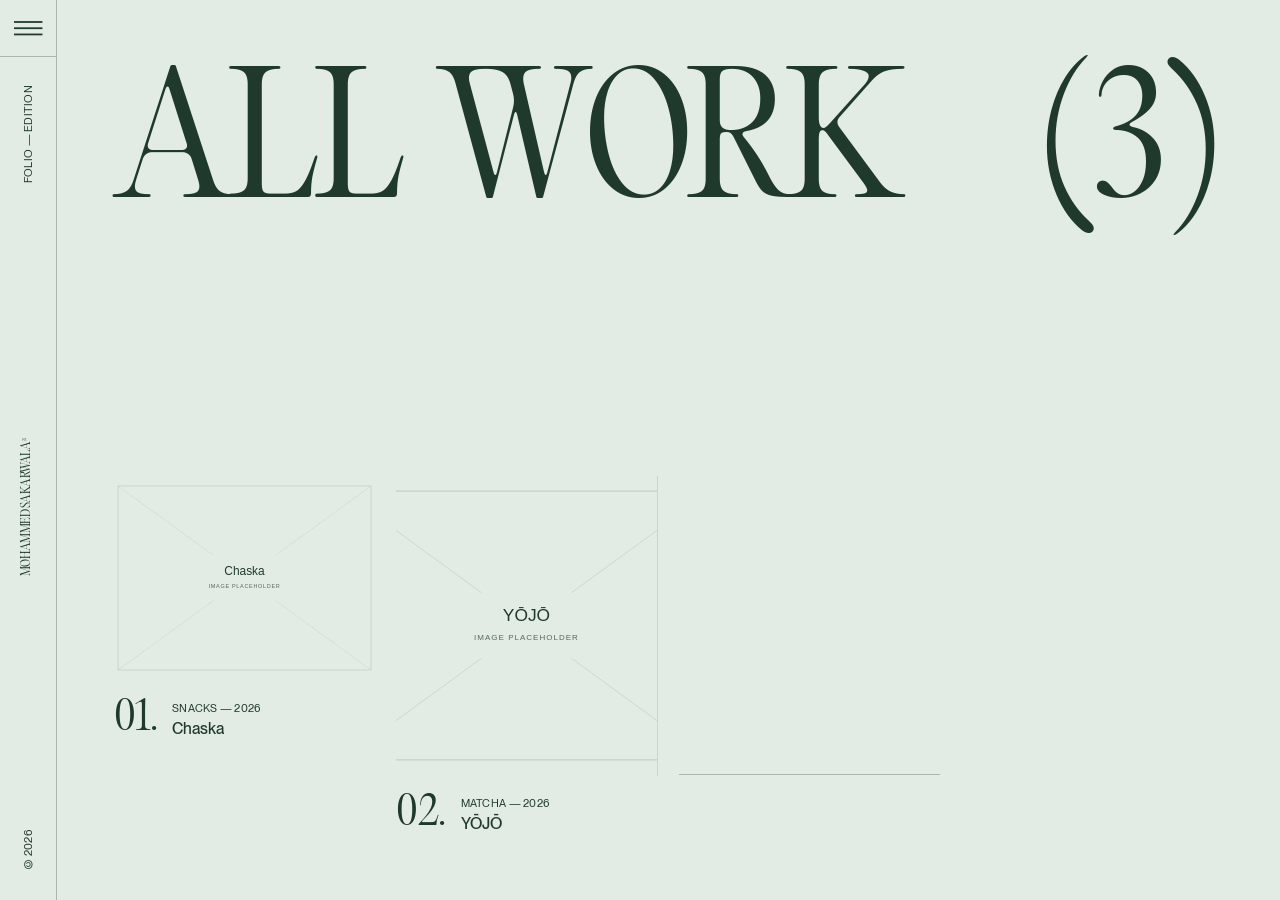
==== commit e97c92c8: "Rename and remove educational platform project artwork" ====
--- a/works/index.html
+++ b/works/index.html
@@ -1,5 +1,5 @@
 <!doctype html>
-<html lang="en"><head><meta charset="utf-8"><meta name="viewport" content="width=device-width,initial-scale=1"><meta name="theme-color" content="#142f24"><meta name="description" content="Selected work by Mohammed Sakarwala: Chaska, YŌJŌ, and OM Notes."><title>Works — Mohammed Sakarwala</title><script>document.documentElement.classList.add('works-js')</script><link rel="stylesheet" href="/assets/site.css?v=20261117d"><link rel="stylesheet" href="/assets/works.css?v=20261117c"><script src="/assets/site.js?v=20261107l" defer></script><link rel="stylesheet" href="/assets/notes-platform.css?v=20261117c"></head>
+<html lang="en"><head><meta charset="utf-8"><meta name="viewport" content="width=device-width,initial-scale=1"><meta name="theme-color" content="#142f24"><meta name="description" content="Selected work by Mohammed Sakarwala: Chaska, YŌJŌ, and an educational platform."><title>Works — Mohammed Sakarwala</title><script>document.documentElement.classList.add('works-js')</script><link rel="stylesheet" href="/assets/site.css?v=20261117d"><link rel="stylesheet" href="/assets/works.css?v=20261117d"><script src="/assets/site.js?v=20261107l" defer></script><link rel="stylesheet" href="/assets/notes-platform.css?v=20261117d"></head>
 <body><a class="skip" href="#main">Skip to content</a>
   <header class="site-rail site-rail--light" aria-label="Global site header"><a class="rail-mark" href="/" aria-label="Back to home">MS<sup>TM</sup></a><button class="rail-menu" type="button" aria-label="Open menu" aria-controls="site-menu" aria-expanded="false"><svg class="rail-menu__icon" viewBox="0 0 32 32" fill="none" xmlns="http://www.w3.org/2000/svg" aria-hidden="true"><rect y="15" width="32" height="2" fill="currentColor"></rect><rect data-menu-icon-bar="lower" x="0" y="22" width="32" height="2" fill="currentColor"></rect><rect data-menu-icon-bar="upper" x="0" y="8" width="32" height="2" fill="currentColor"></rect></svg></button><div class="rail-desktop"><span class="rail-edition">Folio — edition</span><a class="rail-name" href="/" aria-label="Back to home">Mohammed Sakarwala</a><span class="rail-year">© 2026</span></div></header>
   <nav class="menu-overlay" id="site-menu" aria-label="Site navigation" aria-hidden="true"><div class="menu-head"><span class="eyebrow">Mohammed Sakarwala — Folio</span></div><div class="menu-links"><a href="/"><span>01.</span>Home</a><a href="/about/"><span>02.</span>About</a><a href="/works/"><span>03.</span>Works</a><a href="/#contact"><span>04.</span>Contact</a></div><div class="menu-foot"><span>Bengaluru, India</span><a href="https://www.linkedin.com/in/mohammed-sakarwala-825a503b8/" target="_blank" rel="noopener noreferrer">LinkedIn ↗</a></div></nav>
@@ -9,7 +9,7 @@
       <div class="works-all__viewport" data-works-viewport><div class="works-all__track" role="list" aria-label="Project gallery">
         <article class="works-all__card works-all__card--chaska" role="listitem"><a href="/works/chaska/" data-works-open="chaska" aria-label="View Chaska project"><span class="works-all__media"><img src="/assets/chaska-placeholder.svg" width="1536" height="1024" alt="Chaska image placeholder"></span></a><div class="works-all__caption"><span class="works-all__number">01.</span><div><span class="works-all__category">Snacks — 2026</span><h2>Chaska</h2></div></div></article>
         <article class="works-all__card works-all__card--yojo" role="listitem"><a href="/works/yojo/" data-works-open="yojo" aria-label="View YŌJŌ project"><span class="works-all__media"><img src="/assets/yojo-placeholder.svg" width="1536" height="1024" alt="YŌJŌ image placeholder"></span></a><div class="works-all__caption"><span class="works-all__number">02.</span><div><span class="works-all__category">Matcha — 2026</span><h2>YŌJŌ</h2></div></div></article>
-        <article class="works-all__card works-all__card--notes" role="listitem"><a href="/works/notes-platform/" data-works-open="notes" aria-label="View OM Notes Digital Study Platform project"><span class="works-all__media"><img src="/assets/om-notes-project.png" width="1024" height="1024" alt="OM Notes project visual"></span></a><div class="works-all__caption"><span class="works-all__number">03.</span><div><span class="works-all__category">Office Management — 2026</span><h2>OM Notes — Digital Study Platform</h2></div></div></article>
+        <article class="works-all__card works-all__card--notes works-all__card--text-only" role="listitem"><div class="works-all__caption"><span class="works-all__number">03.</span><div><span class="works-all__category">Office Management — 2026</span><h2><a href="/works/notes-platform/" data-works-open="notes">Educational platform</a></h2></div></div></article>
       </div></div>
     </section>
 <section class="project-overlay" data-project-overlay="chaska" role="dialog" aria-modal="true" aria-label="Chaska" hidden>
@@ -24,10 +24,10 @@
 <div class="project-overlay__copy"><div class="case-hero__content"><h1 class="serif">YŌJŌ</h1><div class="case-intro"><span class="eyebrow">Overview</span><p>An earlier exploration of how matcha could feel more accessible in India, expressed through a brand identity and digital experience.</p></div><div class="case-facts"><div><span>Year</span><span>2026</span></div><div><span>Status</span><span>Past project · concept archive</span></div><div><span>Scope</span><span>Brand direction, product exploration, website</span></div><div><span>Site</span><a href="/yojo-concept/" target="_blank" rel="noopener noreferrer">Explore the concept ↗</a></div></div></div><section class="section case-body" data-header-bg="#eff3ee" data-header-text="#1f3a2d" data-header-border="#a8b8aa"><div class="wrap chapter"><div class="chapter-label"><span>The project</span>YŌJŌ</div><div><p class="section-lead" data-reveal">We explored YŌJŌ before moving on to Chaska. The work remains a useful record of an idea taken far enough to design and test its story.</p><div class="case-body__grid" data-reveal><h2>A brand for an everyday cup.</h2><div><p>YŌJŌ started as a matcha-focused drinks idea. We explored what a more approachable brand could look and sound like, along with flavour directions and a website to bring the idea together.</p><p>Our team later changed direction for the venture we were building at Mesa. That was a decision about our own constraints and audience, not a claim that matcha cannot work in India.</p><p>The linked site presents the visual and product concept as an archive. It does not take orders or enquiries.</p></div></div><figure class="case-media" style="background:#d3e0d4"><img src="/assets/yojo-placeholder.svg" width="1536" height="1024" alt="YŌJŌ image placeholder" loading="lazy"><figcaption>YŌJŌ imagery will be added here.</figcaption></figure></div></div></section></div>
 <div class="project-overlay__visual"><img src="/assets/yojo-placeholder.svg" width="1536" height="1024" alt="YŌJŌ image placeholder"></div>
 </section>
-<section class="project-overlay" data-project-overlay="notes" role="dialog" aria-modal="true" aria-label="OM Notes — Digital Study Platform" hidden>
+<section class="project-overlay" data-project-overlay="notes" role="dialog" aria-modal="true" aria-label="Educational platform" hidden>
 <div class="project-overlay__backdrop" aria-hidden="true"></div>
 <button class="project-overlay__close" type="button" data-project-close>← Back to work</button>
-<div class="project-overlay__copy"><div class="case-hero__content"><h1 class="serif">OM Notes<span class="case-hero__subtitle">Digital Study Platform</span></h1><div class="case-intro"><span class="eyebrow">Overview</span><p>A digital study platform providing educational material for the subject of Office Management. Students can explore OM-1 and OM-2 resources, purchase access, and study through a mobile-friendly reader.</p></div><div class="case-facts"><div><span>Year</span><span>2026</span></div><div><span>Role</span><span>Solo build</span></div><div><span>Stack</span><span>Supabase · Razorpay · Cloudflare Pages</span></div><div><span>Website</span><a href="https://om-notes.pages.dev/" target="_blank" rel="noopener noreferrer">Visit OM Notes ↗</a></div></div></div><section class="section case-body" data-header-bg="#eff3ee" data-header-text="#1f3a2d" data-header-border="#a8b8aa"><div class="wrap chapter"><div class="chapter-label"><span>The project</span>OM Notes</div><div>
+<div class="project-overlay__copy"><div class="case-hero__content"><h1 class="serif">Educational platform</h1><div class="case-intro"><span class="eyebrow">Overview</span><p>A digital study platform providing educational material for the subject of Office Management. Students can explore OM-1 and OM-2 resources, purchase access, and study through a mobile-friendly reader.</p></div><div class="case-facts"><div><span>Year</span><span>2026</span></div><div><span>Role</span><span>Solo build</span></div><div><span>Stack</span><span>Supabase · Razorpay · Cloudflare Pages</span></div><div><span>Website</span><a href="https://om-notes.pages.dev/" target="_blank" rel="noopener noreferrer">Visit OM Notes ↗</a></div></div></div><section class="section case-body" data-header-bg="#eff3ee" data-header-text="#1f3a2d" data-header-border="#a8b8aa"><div class="wrap chapter"><div class="chapter-label"><span>The project</span>Educational platform</div><div>
       <p class="section-lead" data-reveal>OM Notes brings educational material for Office Management into one place, including OM-1 and OM-2 study resources and past papers, with a reader designed for students on mobile and desktop.</p>
       <div class="case-body__grid" data-reveal>
         <h2>From landing page to live checkout.</h2>
@@ -86,7 +86,6 @@
         <p class="notes-callout__text">Keep privileged operations server-side, check access on each page request, and make a long document practical to read on a phone.</p>
       </div>
     </div></div></section></div>
-<div class="project-overlay__visual"><img src="/assets/om-notes-project.png" width="1024" height="1024" alt="OM Notes website artwork for HSC Board Office Management"></div>
 </section>
   </main>
 </body></html>
--- a/assets/works.css
+++ b/assets/works.css
@@ -186,3 +186,12 @@
  .works-js .works-all__card.is-revealed .works-all__media,.works-js .works-all__card.is-revealed .works-all__media img{animation:none}
  .works-js .works-all__media img{transform:none}
 }
+
+/* Text-only third project card and study-platform detail overlay. */
+.works-all__card--text-only{align-self:end}
+.works-all__card--text-only .works-all__caption{border-top:1px solid #a8b8aa;padding-top:16px}
+.works-all__card--text-only h2 a{color:inherit;text-decoration:none}
+.works-all__card--text-only h2 a:hover,.works-all__card--text-only h2 a:focus-visible{text-decoration:underline;text-underline-offset:5px}
+[data-project-overlay="notes"]{grid-template-columns:minmax(0,1fr)}
+[data-project-overlay="notes"] .project-overlay__visual{display:none}
+@media(max-width:767px){.works-all__card--text-only{align-self:stretch}}
--- a/assets/notes-platform.css
+++ b/assets/notes-platform.css
@@ -263,3 +263,8 @@
 }
 .case-hero--notes .case-hero__visual{background:#142f24}
 .case-hero--notes .case-hero__visual img{object-fit:contain}
+
+/* The case study uses a text-only hero after removing its project artwork. */
+.case-hero--notes{grid-template-columns:minmax(0,1fr);min-height:0}
+.case-hero--notes .case-hero__content{width:min(100%,1100px);min-height:100svh;margin-inline:auto}
+@media(max-width:767px){.case-hero--notes .case-hero__content{min-height:0}}
